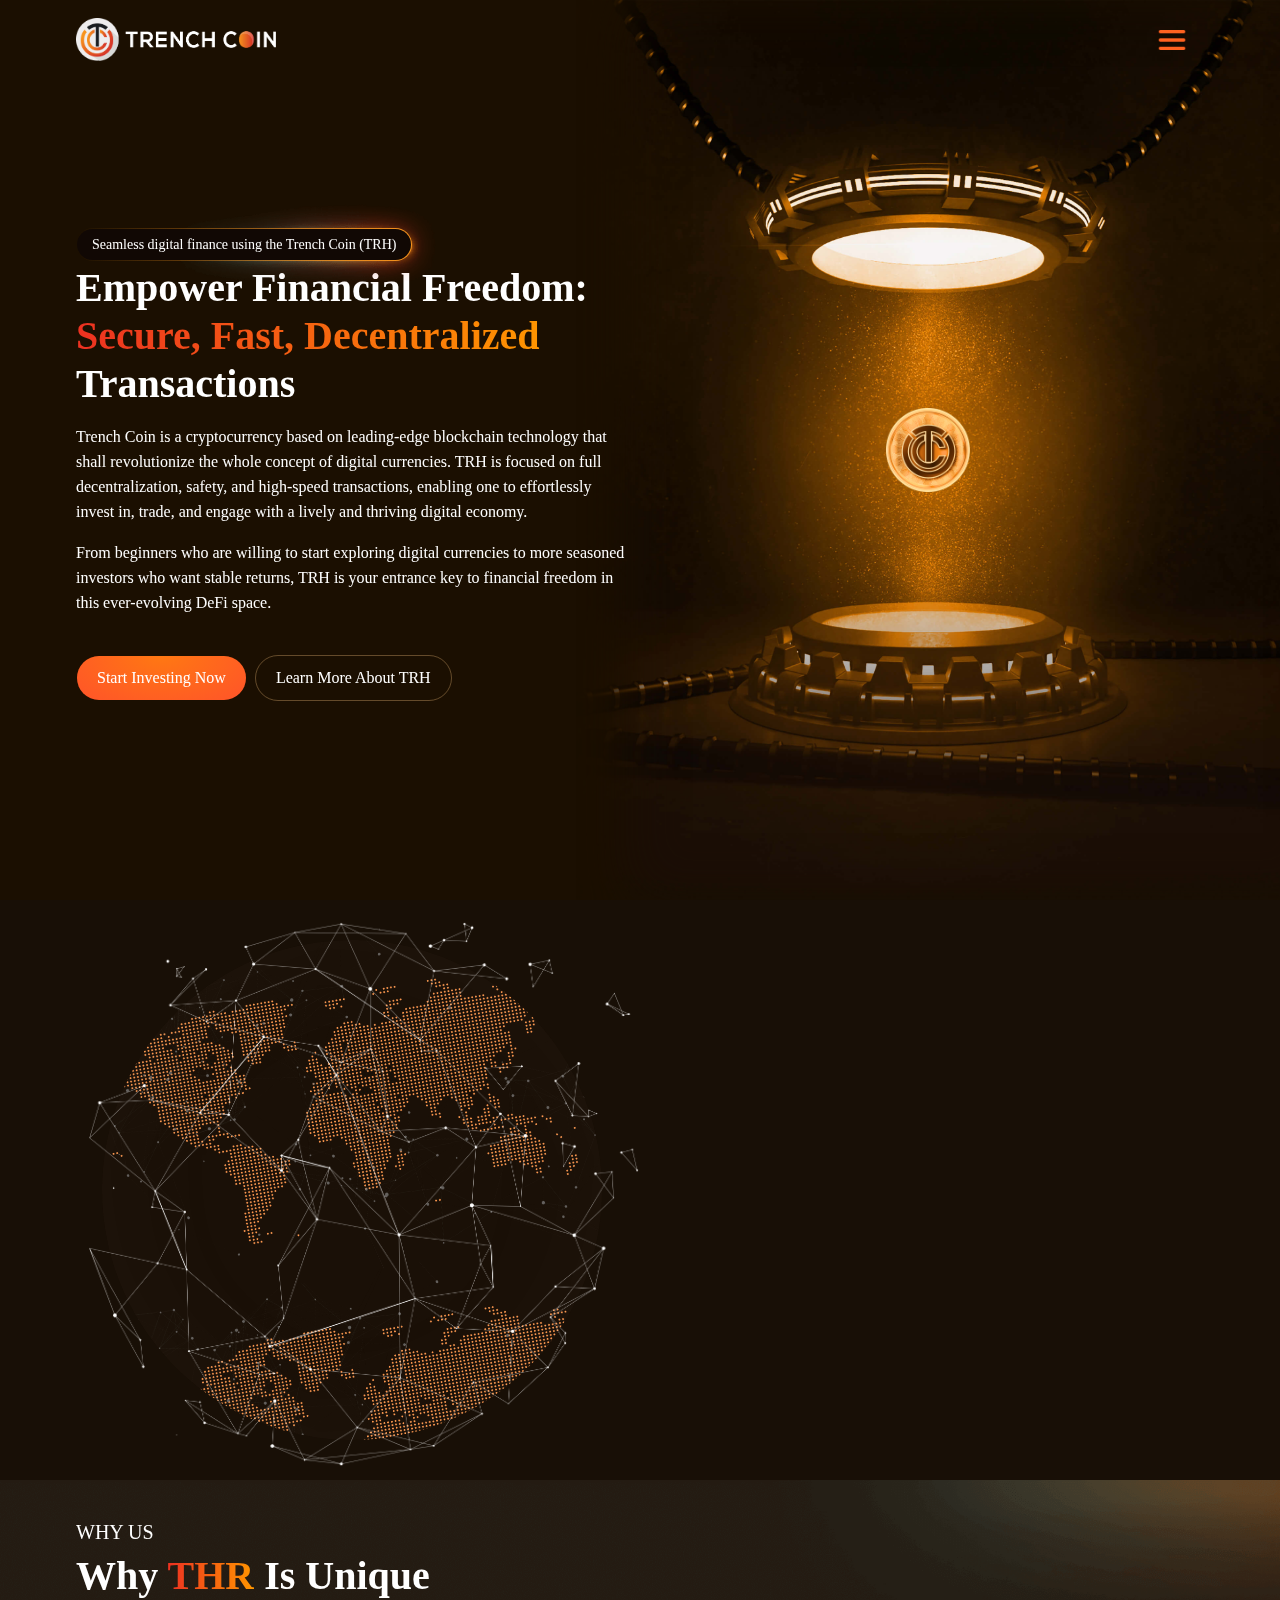
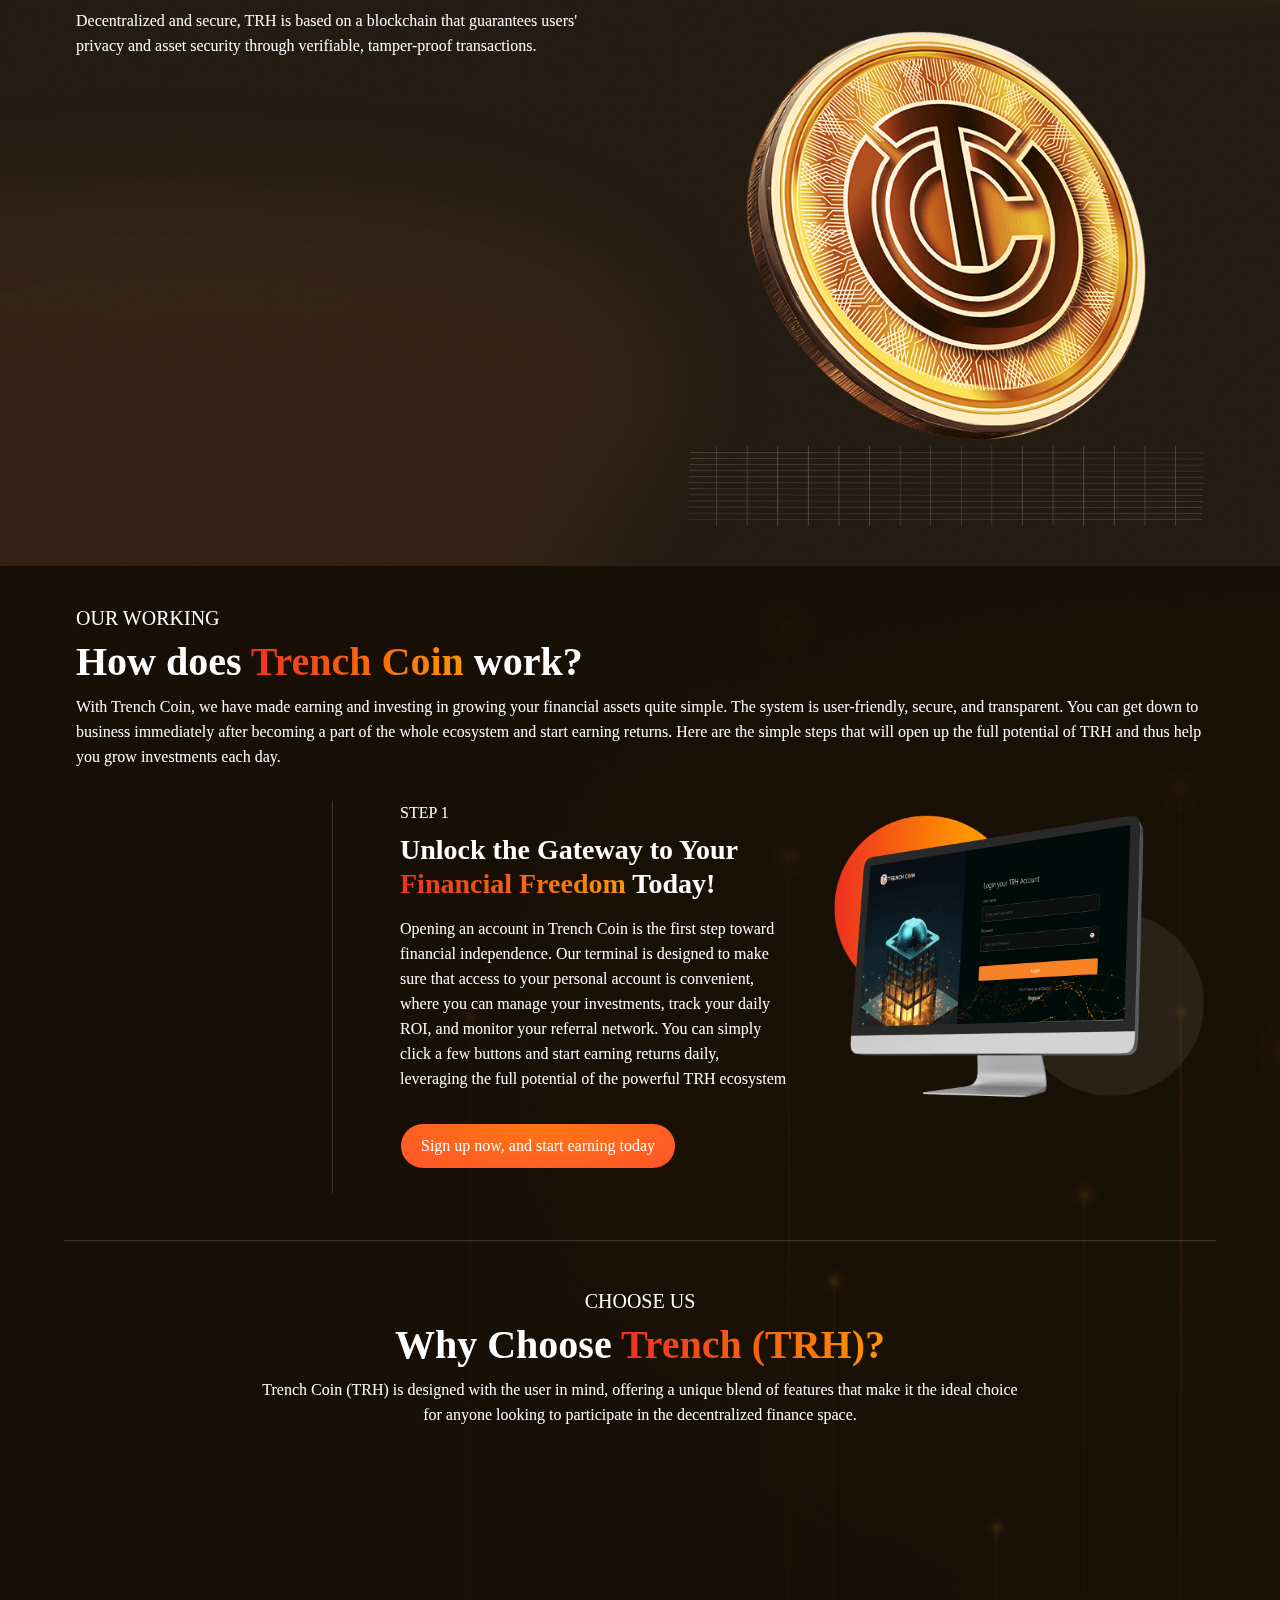
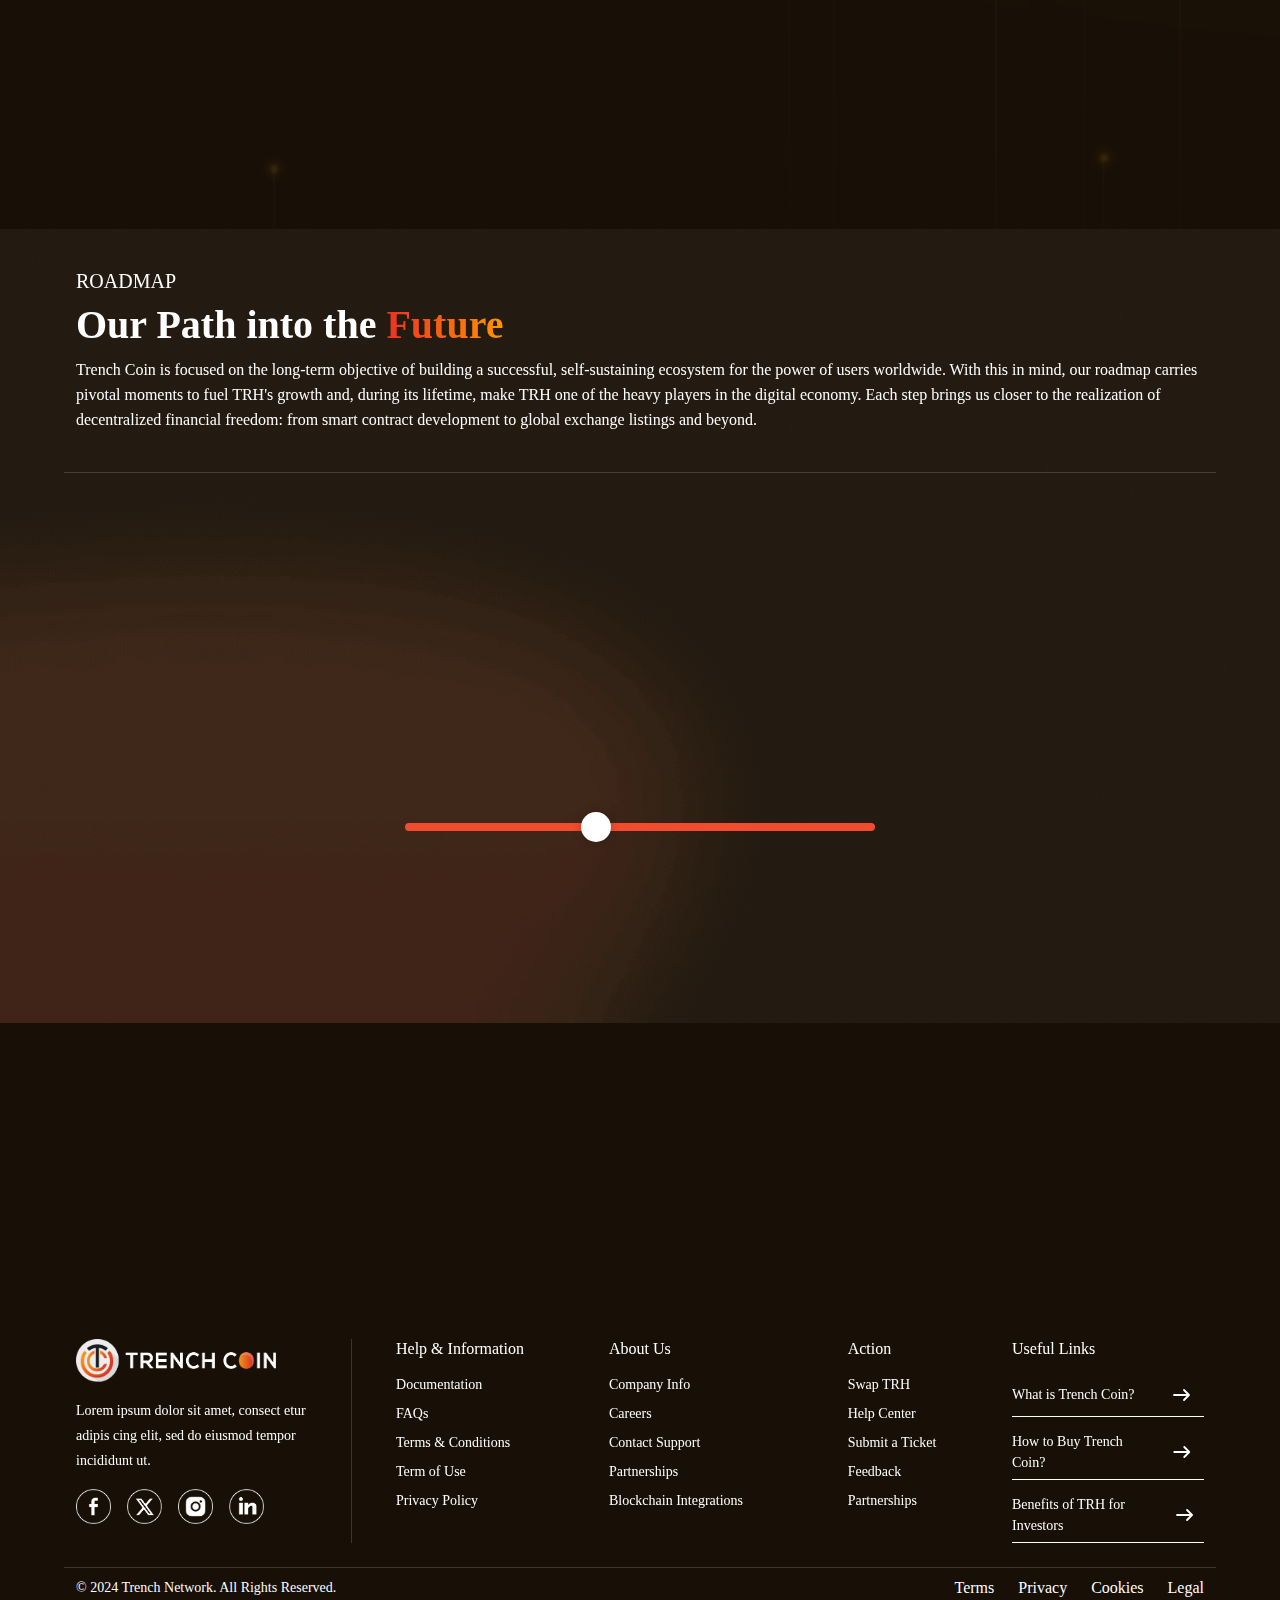
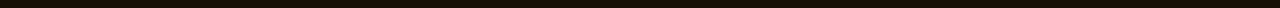
==== index.html @ 7501ff0a "Add files via upload" ====
<!DOCTYPE html>
<html lang="en">
  <head>
    <meta charset="UTF-8">
    <meta name="viewport" content="width=device-width, initial-scale=1.0">
    <title>Trench Coin</title>
    <link rel="shortcut icon" href="images/fav.png" type="image/x-icon">
    <link rel="stylesheet" href="fonts/font.css">
    <link rel="stylesheet" href="css/bootstrap.min.css">
    <link rel="stylesheet" href="css/aos.css">
    <link rel="stylesheet" href="css/style.css">
    <link rel="stylesheet" href="css/responsive.css">
  </head>

  <body>
    <!-- =========== header section =========== -->
    <header class="w-100" id="header">
      <nav class="navbar navbar-dark navbar-expand-xxl">
        <div class="container">
          <a class="navbar-brand" href="index.html">
            <img src="images/logo.png" alt="img" class="img-fluid" width="200">
          </a>
          <button class="navbar-toggler shadow-none border-0" type="button" data-bs-toggle="offcanvas" data-bs-target="#offcanvasDarkNavbar" aria-controls="offcanvasDarkNavbar" aria-label="Toggle navigation">
            <img src="images/nav_togle_img.png" alt="img" class="img-fluid" width="40">
          </button>
          <div class="offcanvas vh-100 offcanvas-start text-bg-dark" tabindex="-1" id="offcanvasDarkNavbar" aria-labelledby="offcanvasDarkNavbarLabel">
            <div class="offcanvas-header">
              <a href="index.html">
                <img src="images/logo.png" alt="img" class="img-fluid" width="200">
              </a>
              <button type="button" class="btn-close shadow-none btn-close-white" data-bs-dismiss="offcanvas" aria-label="Close"></button>
            </div>
            <div class="offcanvas-body align-items-center">
              <ul class="navbar-nav justify-content-end gap-xxl-3 mx-xxl-auto">
                <li class="nav-item">
                  <a class="nav-link active" aria-current="page" href="index.html">Home</a>
                </li>
                <li class="nav-item">
                  <a class="nav-link" href="about.html">About</a>
                </li>
                <li class="nav-item">
                  <a class="nav-link" href="#">Features</a>
                </li>
                <li class="nav-item">
                  <a class="nav-link" href="#">How It Works</a>
                </li>
                <li class="nav-item">
                  <a class="nav-link" href="#">Ecosystem</a>
                </li>
                <li class="nav-item">
                  <a class="nav-link" href="#">Roadmap</a>
                </li>
                <li class="nav-item">
                  <a class="nav-link" href="#">FAQ</a>
                </li>
                <li class="nav-item">
                  <a class="nav-link" href="contact_us.html">Contact Us</a>
                </li>
              </ul>
              <div class="header_btn_wrapper d-flex gap-3 pt-xxl-0 pt-3">
                <button type="button" class="btn btn_primary">Create Account</button>
                <button type="button" class="btn btn_secondary">Whitepaper</button>
              </div>
            </div>
          </div>
        </div>
      </nav>
    </header>
    <!-- =========== header section end =========== -->

    <!-- =========== banner section =========== -->
    <section class="main_banner_section position-relative">
      <div class="container">
        <div class="row">
          <div class="col-xl-6 col-lg-8 col-12 z-1" data-aos="fade-right" data-aos-duration="1400">
            <div class="position-relative w-max-content">
              <img src="images/glow.png" alt="img" class="img-fluid position-absolute glow_img" width="300">
              <span class="banner_sub_heading">Seamless digital finance using the Trench Coin (TRH)</span>
            </div>
            <h1 class="heading pt-2">
              Empower Financial Freedom: 
              <br> 
              <span class="text_theme_color">Secure, Fast, Decentralized</span>
              <br>
               Transactions
            </h1>
            <p class="pt-2">
              Trench Coin is a cryptocurrency based on leading-edge blockchain technology that shall 
              revolutionize the whole concept of digital currencies. TRH is focused on full decentralization, 
              safety, and high-speed transactions, enabling one to effortlessly invest in, trade, and engage 
              with a lively and thriving digital economy.
            </p>
            <p>
              From beginners who are willing to start exploring digital currencies to more seasoned investors 
              who want stable returns, TRH is your entrance key to financial freedom in this ever-evolving DeFi space.
            </p>
            <div class="d-flex gap-2 pt-4 flex-wrap">
              <button class="btn btn_primary" type="button">Start Investing Now</button>
              <button class="btn btn_secondary" type="button">Learn More About TRH</button>
            </div>
          </div>
          <div class="col-6">
            <div class="banner_img_div"></div>
          </div>
        </div>
      </div>
    </section>
    <!-- =========== banner section end =========== -->

    <!-- =========== about us section =========== -->
    <section class="common_section">
      <div class="container">
        <div class="row row-cols-xl-2 row-cols-1 align-items-center gy-4 position-relative z-1">
          <div class="col position-relative order-1 order-xl-0">
            <div class="globe mx-auto">
              <div class="go"></div>
            </div>
            <img src="images/glob_cover.png" alt="img" class="img-fluid position-absolute globe_cover" width="550">
          </div>
          <div class="col order-0 order-xl-1" data-aos="fade-up" data-aos-duration="1200">
            <h5 class="text-white fw-light">ABOUT US</h5>
            <h2 class="heading">
              What is 
              <span class="text_theme_color">Trench Coin</span>
              (THR)?
            </h2>
            <p class="pt-4">
              Trench isn't just another cryptocurrency but a mighty tool, designed to change the way 
              financial transactions and investments are made in the decentralized finance space. 
              TRH forms the backbone of this digital ecosystem built for seamless, secure, and efficient 
              transactions. It is purposed to make sure users around the world are empowered through no 
              intermediaries, reduced transaction costs, and real-time access to an emerging economy.
            </p>
            <p>
              TRH is one such important project with blockchain technology that assures a level of security, 
              transparency, and scalability not matched by other cryptocurrencies. It is listed on the 
              major exchanges to keep the liquidity high and the usage at ease for both amateur and 
              professional investors. Regarding every general use, reward gathering, and long-term 
              securing, Trench Coin meets modern demands in today's digital economy.
            </p>
          </div>
        </div>
      </div>
    </section>
    <!-- =========== about us section end =========== -->

    <!-- =========== why us section =========== -->
    <section class="why_us_section common_section">
      <div class="container">
        <div class="row row-cols-lg-2 row-cols-1 align-items-end gy-5 position-relative z-1">
          <div class="col">
            <h5 class="text-white fw-light">WHY US</h5>
            <h2 class="heading">
              Why 
              <span class="text_theme_color">THR</span>
              Is Unique
            </h2>
            <p>
              Decentralized and secure, TRH is based on a blockchain that guarantees users' privacy 
              and asset security through verifiable, tamper-proof transactions.
            </p>
            <div data-aos="zoom-in" data-aos-duration="1200">
              <div class="card card_type_1 mt-5">
                <img src="images/global_utility.png" alt="img" class="img-fluid" width="35">
                <h3 class="text-white pt-3">Global Utility</h3>
                <p>
                  The TRH is designed for use within a thriving ecosystem of purchases, rewards, 
                  and investments, free from banks and middlemen.
                </p>
              </div>
            </div>
            <div data-aos="zoom-in" data-aos-duration="1200">
              <div class="card card_type_1 mt-4">
                <img src="images/future_ready.png" alt="img" class="img-fluid" width="35">
                <h3 class="text-white pt-3">Future Ready</h3>
                <p>
                  TRH's roadmap shows its development into a widely adapted and worldwide-used 
                  currency, which is said to reshape the future face of digital finance.
                </p>
              </div>
            </div>
          </div>
          <div class="col ps-lg-5 text-center">
            <img src="images/coin_2.png" alt="img" class="img-fluid coin_2" width="400">
            <img src="images/mesh.png" alt="img" class="img-fluid" width="650">
          </div>
        </div>
      </div>
    </section>
    <!-- =========== why us section end =========== -->

    <!-- =========== our working section =========== -->
    <section class="our_working_section common_section ">
      <div class="container">
        <div class="row row-cols-1 position-relative z-1">
          <div class="col">
            <h5 class="text-white fw-light">OUR WORKING</h5>
            <h2 class="heading">
              How does
              <span class="text_theme_color">Trench Coin</span>
              work?
            </h2>
            <p>
              With Trench Coin, we have made earning and investing in growing your financial assets 
              quite simple. The system is user-friendly, secure, and transparent. You can get down to 
              business immediately after becoming a part of the whole ecosystem and start earning returns. 
              Here are the simple steps that will open up the full potential of TRH and thus help you grow investments each day.
            </p>
          </div>
        </div>
        <div class="row align-items-center border_bottom position-relative gy-5 py-3 pb-5 z-1">
          <div class="col-xl-3 col-12">
              <div class="nav flex-xl-column nav-pills how_does_trh_works_tabs me-3 gap-4 pb-3" id="v-pills-tab" role="tablist" aria-orientation="vertical">
                <button class="active" id="v-pills-home-tab" data-bs-toggle="pill" data-bs-target="#v-pills-home" 
                  type="button" role="tab" aria-controls="v-pills-home" aria-selected="true" data-aos="fade-right" data-aos-duration="500">
                  <span>1</span>
                  Create an Account
                </button>
                <button class="" id="v-pills-profile-tab" data-bs-toggle="pill" data-bs-target="#v-pills-profile" 
                  type="button" role="tab" aria-controls="v-pills-profile" aria-selected="false" data-aos="fade-right" data-aos-duration="700">
                  <span>2</span>
                  Download Any dWallet
                </button>
                <button class="" id="v-pills-messages-tab" data-bs-toggle="pill" data-bs-target="#v-pills-messages" 
                  type="button" role="tab" aria-controls="v-pills-messages" aria-selected="false" data-aos="fade-right" data-aos-duration="900">
                  <span>3</span>
                  Buy THR
                </button>
                <button class="" id="v-pills-income-tab" data-bs-toggle="pill" data-bs-target="#v-pills-income" 
                  type="button" role="tab" aria-controls="v-pills-income" aria-selected="false" data-aos="fade-right" data-aos-duration="1100">
                  <span>4</span>
                  Increase Your Income
                </button>
                <button class="" id="v-pills-settings-tab" data-bs-toggle="pill" data-bs-target="#v-pills-settings" 
                  type="button" role="tab" aria-controls="v-pills-settings" aria-selected="false" data-aos="fade-right" data-aos-duration="1300">
                  <span>5</span>
                  Easy Withdrawal 
                </button>
              </div>
          </div>
          <div class="col-xl-9 col-12 ps-xl-5 border_start position-relative">
            <div class="tab-content" id="v-pills-tabContent">
              <div class="tab-pane fade show active" id="v-pills-home" role="tabpanel" aria-labelledby="v-pills-home-tab" tabindex="0">
                <div class="row row-cols-md-2 row-cols-1">
                  <div class="col">
                    <div class="heading">
                      <span class="fw-medium">STEP 1</span>
                      <h3 class="fw-semibold pt-2">
                        Unlock the Gateway to Your
                        <br>
                        <span class="text_theme_color">Financial Freedom</span>
                        Today!
                      </h3>
                    </div>
                    <p class="pt-2">
                      Opening an account in Trench Coin is the first step toward financial independence. 
                      Our terminal is designed to make sure that access to your personal account is convenient, 
                      where you can manage your investments, track your daily ROI, and monitor your referral 
                      network. You can simply click a few buttons and start earning returns daily, leveraging 
                      the full potential of the powerful TRH ecosystem
                    </p>
                    <button class="btn btn_primary my-3 mb-4" type="button">Sign up now, and start earning today</button>
                  </div>
                  <div class="col">
                    <img src="images/how_does_trh_works_1.png" alt="img" class="img-fluid" width="460">
                  </div>
                </div>
              </div>
              <div class="tab-pane fade" id="v-pills-profile" role="tabpanel" aria-labelledby="v-pills-profile-tab" tabindex="0">
                <div class="row row-cols-md-2 row-cols-1">
                  <div class="col">
                    <div class="heading">
                      <span class="fw-medium">STEP 2</span>
                      <h3 class="fw-semibold pt-2">
                        Unlock the Gateway to Your
                        <br>
                        <span class="text_theme_color">Financial Freedom</span>
                        Today!
                      </h3>
                    </div>
                    <p class="pt-2">
                      Opening an account in Trench Coin is the first step toward financial independence. 
                      Our terminal is designed to make sure that access to your personal account is convenient, 
                      where you can manage your investments, track your daily ROI, and monitor your referral 
                      network. You can simply click a few buttons and start earning returns daily, leveraging 
                      the full potential of the powerful TRH ecosystem
                    </p>
                    <button class="btn btn_primary my-3 mb-4" type="button">Sign up now, and start earning today</button>
                  </div>
                  <div class="col">
                    <img src="images/how_does_trh_works_2.png" alt="img" class="img-fluid" width="460">
                  </div>
                </div>
              </div>
              <div class="tab-pane fade" id="v-pills-messages" role="tabpanel" aria-labelledby="v-pills-messages-tab" tabindex="0">
                <div class="row row-cols-md-2 row-cols-1">
                  <div class="col">
                    <div class="heading">
                      <span class="fw-medium">STEP 3</span>
                      <h3 class="fw-semibold pt-2">
                        Unlock the Gateway to Your
                        <br>
                        <span class="text_theme_color">Financial Freedom</span>
                        Today!
                      </h3>
                    </div>
                    <p class="pt-2">
                      Opening an account in Trench Coin is the first step toward financial independence. 
                      Our terminal is designed to make sure that access to your personal account is convenient, 
                      where you can manage your investments, track your daily ROI, and monitor your referral 
                      network. You can simply click a few buttons and start earning returns daily, leveraging 
                      the full potential of the powerful TRH ecosystem
                    </p>
                    <button class="btn btn_primary my-3 mb-4" type="button">Sign up now, and start earning today</button>
                  </div>
                  <div class="col">
                    <img src="images/how_does_trh_works_3.png" alt="img" class="img-fluid" width="460">
                  </div>
                </div>
              </div>
              <div class="tab-pane fade" id="v-pills-income" role="tabpanel" aria-labelledby="v-pills-income-tab" tabindex="0">
                <div class="row row-cols-md-2 row-cols-1">
                  <div class="col">
                    <div class="heading">
                      <span class="fw-medium">STEP 4</span>
                      <h3 class="fw-semibold pt-2">
                        Unlock the Gateway to Your
                        <br>
                        <span class="text_theme_color">Financial Freedom</span>
                        Today!
                      </h3>
                    </div>
                    <p class="pt-2">
                      Opening an account in Trench Coin is the first step toward financial independence. 
                      Our terminal is designed to make sure that access to your personal account is convenient, 
                      where you can manage your investments, track your daily ROI, and monitor your referral 
                      network. You can simply click a few buttons and start earning returns daily, leveraging 
                      the full potential of the powerful TRH ecosystem
                    </p>
                    <button class="btn btn_primary my-3 mb-4" type="button">Sign up now, and start earning today</button>
                  </div>
                  <div class="col">
                    <img src="images/how_does_trh_works_4.png" alt="img" class="img-fluid" width="460">
                  </div>
                </div>
              </div>
              <div class="tab-pane fade" id="v-pills-settings" role="tabpanel" aria-labelledby="v-pills-settings-tab" tabindex="0">
                <div class="row row-cols-md-2 row-cols-1">
                  <div class="col">
                    <div class="heading">
                      <span class="fw-medium">STEP 5</span>
                      <h3 class="fw-semibold pt-2">
                        Unlock the Gateway to Your
                        <br>
                        <span class="text_theme_color">Financial Freedom</span>
                        Today!
                      </h3>
                    </div>
                    <p class="pt-2">
                      Opening an account in Trench Coin is the first step toward financial independence. 
                      Our terminal is designed to make sure that access to your personal account is convenient, 
                      where you can manage your investments, track your daily ROI, and monitor your referral 
                      network. You can simply click a few buttons and start earning returns daily, leveraging 
                      the full potential of the powerful TRH ecosystem
                    </p>
                    <button class="btn btn_primary my-3 mb-4" type="button">Sign up now, and start earning today</button>
                  </div>
                  <div class="col">
                    <img src="images/how_does_trh_works_5.png" alt="img" class="img-fluid" width="460">
                  </div>
                </div>
              </div>
            </div>
          </div>
        </div>
        <div class="row row-cols-1 pt-5 position-relative z-1">
          <div class="col text-center">
            <h5 class="text-white fw-light">CHOOSE US</h5>
            <h2 class="heading">
              Why Choose
              <span class="text_theme_color">Trench (TRH)?</span>
            </h2>
            <p>
              Trench Coin (TRH) is designed with the user in mind, offering a unique blend of features that make it the ideal choice 
              <br>
              for anyone looking to participate in the decentralized finance space.
            </p>
            <div class="row row-cols-xl-4 row-cols-md-2 row-cols-1 gy-4 pt-4">
              <div class="col" data-aos="flip-left" data-aos-duration="1000">
                <div class="card card_type_3 h-100">
                  <img src="images/daily_roi.png" alt="img" class="img-fluid ms-auto" width="90">
                  <h4 class="text-white mt-5">Daily ROI</h4>
                  <p class="pt-3">
                    Get daily returns on investing up to 1% ROI per day, based on the invested tier.
                  </p>
                </div>
              </div>
              <div class="col" data-aos="flip-left" data-aos-duration="1200">
                <div class="card card_type_3 h-100">
                  <img src="images/transparent_safe.png" alt="img" class="img-fluid ms-auto" width="90">
                  <h4 class="text-white mt-5">Transparent and Safe</h4>
                  <p class="pt-3">
                    TRH uses blockchain for transparent, tamper-proof, and verifiable transactions.
                  </p>
                </div>
              </div>
              <div class="col" data-aos="flip-left" data-aos-duration="1400">
                <div class="card card_type_3 h-100">
                  <img src="images/refferal_system.png" alt="img" class="img-fluid ms-auto" width="90">
                  <h4 class="text-white mt-5">Referral System</h4>
                  <p class="pt-3">
                    The 15-level referral system doubles daily returns and adds commissions from turnovers.
                  </p>
                </div>
              </div>
              <div class="col" data-aos="flip-left" data-aos-duration="1600">
                <div class="card card_type_3 h-100">
                  <img src="images/low_transaction.png" alt="img" class="img-fluid ms-auto" width="90">
                  <h4 class="text-white mt-5">Low Transaction Fees</h4>
                  <p class="pt-3">
                    TRH transactions run on the fast, low-fee Polygon network.
                  </p>
                </div>
              </div>
            </div>
          </div>
        </div>
      </div>
    </section>
    <!-- =========== our working section end =========== -->

    <!-- =========== roadmap section =========== -->
    <section class="common_section roadmap_section">
      <div class="container">
        <div class="row row-cols-1 border-bottom pb-4 position-relative z-1">
          <div class="col">
            <h5 class="text-white fw-light">ROADMAP</h5>
            <h2 class="heading">
              Our Path into the
              <span class="text_theme_color">Future</span>
            </h2>
            <p>
              Trench Coin is focused on the long-term objective of building a successful, self-sustaining 
              ecosystem for the power of users worldwide. With this in mind, our roadmap carries pivotal 
              moments to fuel TRH's growth and, during its lifetime, make TRH one of the heavy players 
              in the digital economy. Each step brings us closer to the realization of decentralized 
              financial freedom: from smart contract development to global exchange listings and beyond.
            </p>
          </div>
        </div>
        <div class="cards-container d-flex overflow-x-scroll position-relative z-1" id="cardsContainer">
          <div class="card slider-card border-0 flex-shrink-0 justify-content-end" data-aos="fade-up-right" data-aos-duration="1000">
            <img src="images/star_img.png" alt="img" class="img-fluid" width="35">
            <div class="position-relative slider_card_inner_div">
              <h2 class="text_theme_color d-flex align-items-center gap-4">
                Q1 2022
                <img src="images/right_arrow.png" alt="img" class="img-fluid" width="25">
              </h2>
              <p>
                Token Launch, Smart Contract Development and Website deployment
              </p>
            </div>
          </div>
          <div class="card slider-card border-0 flex-shrink-0 justify-content-start" data-aos="fade-down-left" data-aos-duration="1200">
            <img src="images/star_img.png" alt="img" class="img-fluid" width="35">
            <div class="position-relative slider_card_inner_div">
              <h2 class="text_theme_color d-flex align-items-center gap-4">
                Q1 2023
                <img src="images/right_arrow.png" alt="img" class="img-fluid" width="25">
              </h2>
              <p>
                Token Launch, Smart Contract Development and Website deployment
              </p>
            </div>
          </div>
          <div class="card slider-card border-0 flex-shrink-0 justify-content-end" data-aos="fade-up-right" data-aos-duration="1400">
            <img src="images/star_img.png" alt="img" class="img-fluid" width="35">
            <div class="position-relative slider_card_inner_div">
              <h2 class="text_theme_color d-flex align-items-center gap-4">
                Q1 2024
                <img src="images/right_arrow.png" alt="img" class="img-fluid" width="25">
              </h2>
              <p>
                Token Launch, Smart Contract Development and Website deployment
              </p>
            </div>
          </div>
          <div class="card slider-card border-0 flex-shrink-0 justify-content-start" data-aos="fade-down-left" data-aos-duration="1600">
            <img src="images/star_img.png" alt="img" class="img-fluid" width="35">
            <div class="position-relative slider_card_inner_div">
              <h2 class="text_theme_color d-flex align-items-center gap-4">
                Q1 2025
                <img src="images/right_arrow.png" alt="img" class="img-fluid" width="25">
              </h2>
              <p>
                Token Launch, Smart Contract Development and Website deployment
              </p>
            </div>
          </div>
          <div class="card slider-card border-0 flex-shrink-0 justify-content-end">
            <img src="images/star_img.png" alt="img" class="img-fluid" width="35">
            <div class="position-relative slider_card_inner_div">
              <h2 class="text_theme_color d-flex align-items-center gap-4">
                Q1 2026
                <img src="images/right_arrow.png" alt="img" class="img-fluid" width="25">
              </h2>
              <p>
                Token Launch, Smart Contract Development and Website deployment
              </p>
            </div>
          </div>
          <div class="card slider-card border-0 flex-shrink-0 justify-content-start">
            <img src="images/star_img.png" alt="img" class="img-fluid" width="35">
            <div class="position-relative slider_card_inner_div">
              <h2 class="text_theme_color d-flex align-items-center gap-4">
                Q1 2027
                <img src="images/right_arrow.png" alt="img" class="img-fluid" width="25">
              </h2>
              <p>
                Token Launch, Smart Contract Development and Website deployment
              </p>
            </div>
          </div>
          <div class="card slider-card border-0 flex-shrink-0 justify-content-end">
            <img src="images/star_img.png" alt="img" class="img-fluid" width="35">
            <div class="position-relative slider_card_inner_div">
              <h2 class="text_theme_color d-flex align-items-center gap-4">
                Q1 2028
                <img src="images/right_arrow.png" alt="img" class="img-fluid" width="25">
              </h2>
              <p>
                Token Launch, Smart Contract Development and Website deployment
              </p>
            </div>
          </div>
        </div>
        <div class="d-flex justify-content-center position-relative z-1">
          <input type="range" min="0" max="100" value="40" class="slider p-0 m-0 position-relative w-100" id="customSlider">
        </div>
      </div>
    </section>
    <!-- =========== roadmap section end =========== -->

    <!-- =========== footer section =========== -->
    <footer>
      <div class="wgl-canvas-outer">
        <canvas id="wgl-webgl-fluid"></canvas>
       </div> 
      <div class="container">
        <div class="row">
          <div class="col" data-aos="fade-up" data-aos-duration="1100">
            <div class="card footer_card">
              <div class="row row-cols-xl-2 row-cols-1 align-items-center">
                <div class="col d-none d-xl-block position-relative">
                  <img src="images/footer_coin.png" alt="img" class="img-fluid footer_coin" width="80">
                  <img src="images/footer_main_bg.png" alt="img" class="img-fluid" width="900">
                </div>
                <div class="col px-xl-5">
                  <h2 class="heading">
                    Join the <span class="text_theme_color">Revolution</span> with
                    <br>
                    Trench Coin
                  </h2>
                  <p>
                    Are you ready for a financial future in your hands? Trench Coin grants you daily 
                    returns, secure transactions, and a growing community of investors. 
                  </p>
                  <p>
                    If you happen to make your first investment or continue with portfolio investment, 
                    TRH is here to help you achieve financial freedom in the decentralized finance world.
                  </p>
                  <button class="btn btn_primary" type="button">Let’s Get Started </button>
                </div>
              </div>
            </div>
          </div>
        </div>
        <div class="row mt-lg-5 mt-2 pb-4 gy-4 gy-lg-0 fs-14 border-bottom position-relative z-1">
          <div class="col-lg-3 col-12 border-end">
            <a href="index.html">
              <img src="images/logo.png" alt="img" class="img-fluid" width="200">
            </a>
            <p class="pt-3">
              Lorem ipsum dolor sit amet, consect etur adipis cing elit, sed do eiusmod tempor incididunt ut.
            </p>
            <ul class="d-flex align-items-center gap-3 social_links">
              <li>
                <a href="#">
                  <img src="images/fb.png" alt="img" class="img-fluid" width="35">
                </a>
              </li>
              <li>
                <a href="#">
                  <img src="images/twitter.png" alt="img" class="img-fluid" width="35">
                </a>
              </li>
              <li>
                <a href="#">
                  <img src="images/insta.png" alt="img" class="img-fluid" width="35">
                </a>
              </li>
              <li>
                <a href="#">
                  <img src="images/linkedin.png" alt="img" class="img-fluid" width="35">
                </a>
              </li>
            </ul>
          </div>
          <div class="col-lg-9 col-12">
            <div class="row gy-md-0 gy-4">
              <div class="col-md-3 col-12">
                <div class="w-max-content mx-auto">
                  <h6 class="text-white pb-sm-2">Help & Information</h6>
                  <ul class="footer_ul flex-row flex-md-column">
                    <li>
                      <a href="#" class="page_links">Documentation</a>
                    </li>
                    <li>
                      <a href="#" class="page_links">FAQs</a>
                    </li>
                    <li>
                      <a href="#" class="page_links">Terms & Conditions</a>
                    </li>
                    <li>
                      <a href="#" class="page_links">Term of  Use</a>
                    </li>
                    <li>
                      <a href="#" class="page_links">Privacy Policy</a>
                    </li>
                  </ul>
                </div>
              </div>
              <div class="col-md-3 col-12">
                <div class="w-max-content mx-auto">
                  <h6 class="text-white pb-sm-2">About Us</h6>
                  <ul class="footer_ul flex-row flex-md-column">
                    <li>
                      <a href="#" class="page_links">Company Info</a>
                    </li>
                    <li>
                      <a href="#" class="page_links">Careers</a>
                    </li>
                    <li>
                      <a href="#" class="page_links">Contact Support</a>
                    </li>
                    <li>
                      <a href="#" class="page_links">Partnerships</a>
                    </li>
                    <li>
                      <a href="#" class="page_links">Blockchain Integrations</a>
                    </li>
                  </ul>
                </div>
              </div>
              <div class="col-md-3 col-12">
                <div class="w-max-content mx-auto">
                  <h6 class="text-white pb-sm-2">Action</h6>
                  <ul class="footer_ul flex-row flex-md-column">
                    <li>
                      <a href="#" class="page_links">Swap TRH</a>
                    </li>
                    <li>
                      <a href="#" class="page_links">Help Center</a>
                    </li>
                    <li>
                      <a href="#" class="page_links">Submit a Ticket</a>
                    </li>
                    <li>
                      <a href="#" class="page_links">Feedback</a>
                    </li>
                    <li>
                      <a href="#" class="page_links">Partnerships</a>
                    </li>
                  </ul>
                </div>
              </div>
              <div class="col-md-3 col-12">
                <h6 class="text-white pb-sm-2">Useful Links</h6>
                <ul class="useful_links footer_ul">
                  <li>
                    <a href="#" class="page_links">
                      What is Trench Coin?
                      <svg width="50px" height="30px" viewBox="0 0 24 24" fill="none" xmlns="http://www.w3.org/2000/svg">
                        <g id="SVGRepo_iconCarrier"> 
                          <path d="M 8 12 H 20 M 20 12 L 16 8 M 20 12 L 16 16" stroke="#fefefe" stroke-width="1.5" stroke-linecap="round" stroke-linejoin="round"/> 
                        </g>
                      </svg>
                    </a>
                  </li>
                  <li>
                    <a href="#" class="page_links">
                      How to Buy Trench Coin?
                      <svg width="50px" height="30px" viewBox="0 0 24 24" fill="none" xmlns="http://www.w3.org/2000/svg">
                        <g id="SVGRepo_iconCarrier"> 
                          <path d="M 8 12 H 20 M 20 12 L 16 8 M 20 12 L 16 16" stroke="#fefefe" stroke-width="1.5" stroke-linecap="round" stroke-linejoin="round"/> 
                        </g>
                      </svg>
                    </a>
                  </li>
                  <li>
                    <a href="#" class="page_links">
                      Benefits of TRH for Investors
                      <svg width="50px" height="30px" viewBox="0 0 24 24" fill="none" xmlns="http://www.w3.org/2000/svg">
                        <g id="SVGRepo_iconCarrier"> 
                          <path d="M 8 12 H 20 M 20 12 L 16 8 M 20 12 L 16 16" stroke="#fefefe" stroke-width="1.5" stroke-linecap="round" stroke-linejoin="round"/> 
                        </g>
                      </svg>
                    </a>
                  </li>
                </ul>
              </div>
            </div>
          </div>
        </div>
        <div class="row row-cols-1 py-2">
          <div class="col d-flex flex-sm-row flex-column  align-items-center justify-content-between">
            <small class="order-1 order-sm-0">© 2024 Trench Network. All Rights Reserved.</small>
            <ul class="d-flex gap-4 m-0">
              <li>
                <a href="#" class="page_links">Terms</a>
              </li>
              <li>
                <a href="#" class="page_links">Privacy</a>
              </li>
              <li>
                <a href="#" class="page_links">Cookies</a>
              </li>
              <li>
                <a href="#" class="page_links">Legal</a>
              </li>
            </ul>
          </div>
        </div>
      </div>
    </footer>
    <!-- =========== footer section end =========== -->

    <script src="js/bootstrap.bundle.min.js"></script>
    <script src="js/aos.js"></script>
    <script src="js/jquery.js"></script>
    <script src="js/cursor-animation.js"></script>
    <script src="js/script.js"></script>
    
    <!-- =========== script for card slider =========== -->
    <script>
      const slider = document.getElementById("customSlider");
      const cardsContainer = document.getElementById("cardsContainer");
      slider.oninput = function () {
        const maxScrollLeft = cardsContainer.scrollWidth - cardsContainer.clientWidth;
        const scrollValue = (this.value / 100) * maxScrollLeft;
        cardsContainer.scrollLeft = scrollValue;
      }
      cardsContainer.onscroll = function () {
        const maxScrollLeft = cardsContainer.scrollWidth - cardsContainer.clientWidth;
        const scrollPercentage = (cardsContainer.scrollLeft / maxScrollLeft) * 100;
        slider.value = scrollPercentage;
      }
    </script>

  </body>
</html>
---- css/style.css ----
* {
    box-sizing: border-box;
    padding: 0;
    margin: 0;
    scroll-behavior: smooth;
}

html{
    scrollbar-width: thin ;
    scrollbar-color: #FF9500 #d9dbe0;
    scroll-behavior: smooth;
}

ul {
    padding: 0;
    margin: 0;
}

ul li {
    list-style: none;
    padding: 0;
    margin: 0;
}

a {
    text-decoration: none;
    color: inherit;
}

p {
    line-height: 25px;
    color: #FEFEFE;
}

::-webkit-scrollbar {
    width: 5px;
    height: 5px;
}

::-webkit-scrollbar-track {
    border-radius: 6px;
    background: #d9dbe0;
}

::-webkit-scrollbar-thumb {
    border-radius: 6px;
    background: radial-gradient(at top, #ED3121, #FF9500);
}

body {
    font-family: 'Aeonik';
    font-size: 16px;
    color: #FEFEFE;
    font-weight: 300;
    background-color: #180F06;
    overflow-x: hidden;
    scroll-behavior: smooth;
}

.common_section {
    padding: 40px 0;
}

header {
    position: absolute;
    top: 0;
    padding: 5px 0 0;
    z-index: 99999999999999999;
}

header .nav-link {
    color: #fff;
    font-size: 14px;
    font-weight: 400;
}

header .nav-link.active,
header .nav-link:hover {
    color: #FF6220 !important;
}

header .btn {
    width: 130px;
    padding: 5px;
    font-size: 14px;
}

@keyframes header_animation {
    from {
        top: -90px;
    }

    to {
        top: 0px;
    }
}

header.scroll_header {
    position: fixed;
    top: 0;
    padding: 6px 0;
    background: #11080491;
    animation: header_animation 0.7s;
    -webkit-box-shadow: 0px 4px 20px 7px rgb(255 255 255 / 3%);
    -moz-box-shadow: 0px 4px 20px 7px rgb(255 255 255 / 3%);
    box-shadow: 0px 4px 20px 7px rgb(255 255 255 / 3%);
    backdrop-filter: blur(10px);
}

.btn {
    border-radius: 50px;
    border: 1px solid;
    color: #fff;
    background-color: transparent;
    font-weight: 400;
    transition: all 0.4s ease;
}

.btn_primary {
    /* background: radial-gradient(at top, #FF95008C, #FF950000), #FF5429; */
    border: 1px solid transparent !important;
    position: relative;
    border: none;
    overflow: hidden;
    transition: all 0.3s ease;
    z-index: 1;
}

.btn_primary::before{
    content: '';
    position: absolute;
    background-color: #130502;
    background: radial-gradient(at top, #FF95008C, #FF950000), #FF5429;
    width: 100%;
    height: 100%;
    top: 0;
    bottom: 0;
    left: 0;
    right: 0;
    z-index: -1;
    transition: all 0.3s ease;
}

.btn_primary:hover::before{
    width: 0%;
}

.btn_primary:hover {
    background: transparent !important;
    /* border: 1px solid #ffffff9c !important; */
    border-color: #ffffff9c !important;
    color: #fff !important;
}

.btn_secondary:hover {
    border-color: transparent;
    background: radial-gradient(#FF95008C, #FF950000), #FF5429;
}

.btn_secondary {
    border-color: #eab6775c;
}

#offcanvasDarkNavbar {
    width: 320px;
}

.banner_img_div {
    background: url('../images/banner_coin.png') ,url('../images/banner_mask.jpg');
    background-repeat: no-repeat;
    background-position: 50% 50% , center;
    background-size: 12% , cover;
    position: absolute;
    top: 0;
    bottom: 0;
    right: 0;
    width: 55%;
    animation: banner_coin_animation 7s infinite linear ;
    -webkit-box-shadow: inset 50px 0px 55px 0px rgba(27,15,1,1);
    -moz-box-shadow: inset 50px 0px 55px 0px rgba(27,15,1,1);
    box-shadow: inset 50px 0px 55px 0px rgba(27,15,1,1);
}

@keyframes banner_coin_animation {
    0% {
        background-position: 50% 40% , center;
    }

    50% {
        background-position: 50% 60% , center;
    }

    100% {
        background-position: 50% 40% , center;
    }
}

.main_banner_section {
    background-color: #1b0f01;
    min-height: 100vh;
    display: flex;
    align-items: center;
    padding: 10rem 0px 8rem;
}

@keyframes coin_2_animation {
    0% {
        transform: translate(-50px, -20px);
    }

    50% {
        transform: translate(0px, 20px);
    }

    100% {
        transform: translate(50px, -20px);
    }
}

.coin_2 {
    animation: coin_2_animation 5s infinite linear alternate;
}

.heading {
    font-family: 'ES_Rebond_Grotesque';
}

h1,
h2 {
    font-weight: 600;
    color: #fff;
    font-size: 40px;
    line-height: 48px;
}

.text_theme_color {
    background: linear-gradient(to right, #ED3121, #FF9500);
    background-clip: text;
    -webkit-text-fill-color: transparent;
}

.banner_sub_heading {
    position: relative;
    z-index: 2;
    background: linear-gradient(#110804, #110804) padding-box, linear-gradient(to left, #F7941D, #3ADCFF00) border-box;
    border: 1px solid transparent;
    padding: 8px 15px;
    border-radius: 20px;
    font-size: 14px;
}

.glow_img {
    right: -32px;
    top: -33px;
}

.btn {
    padding: 10px 20px;
}

.globe_cover {
    top: -20px;
    transform: translateX(-50%);
    left: 52%;
}
.globe {
    position: relative;
    height: 500px;
    width: 500px;
}

@keyframes rotate {
    from {
        background-position: 0px;
    }
    to {
        background-position: 500px;
    }
}

.go {
    position: absolute;
    height: inherit;
    width: inherit;
    background: url('../images/map.jpg');
    border-radius: 100%;
    box-shadow: inset 0px 0px 150px 4px #cacaca08;
    background-size: 500px;
    animation-name: rotate;
    animation-duration: 12s;
    animation-iteration-count: infinite;
    animation-timing-function: linear;
    transform: rotate(-10deg);
}

.why_us_section {
    background: url('../images/why_us_section_bg.png');
    background-repeat: no-repeat;
    background-size: cover;
    background-position: center;
}

.card_type_1 {
    background: url('../images/card_bg.png') padding-box, linear-gradient(to left, #FB9750, #ffffff99) border-box;
    background-repeat: no-repeat;
    background-size: cover;
    background-position: center;
    border: 1px solid transparent;
    padding: 20px;
    border-radius: 18px;
    transition: all 0.2s ease-in-out;
}

.card_type_1:hover {
    scale: 1.03;
}

.our_working_section {
    background: url('../images/star_bg.png'), #180F06;
    background-repeat: no-repeat;
    background-position: top;
    background-size: cover;
}

.how_does_trh_works_tabs{
    flex-wrap: nowrap;
    overflow-x: auto;
}

.how_does_trh_works_tabs button {
    background: transparent;
    color: #fff;
    border: none;
    display: flex;
    align-items: center;
    justify-content: left;
    gap: 14px;
    font-weight: 500;
    font-family: 'ES_Rebond_Grotesque';
    width: max-content;
    white-space: nowrap;
}

.how_does_trh_works_tabs button span {
    background-color: #544D47;
    border-radius: 100%;
    display: flex;
    justify-content: center;
    align-items: center;
    width: 40px;
    height: 40px;
    font-size: 18px;
}

.how_does_trh_works_tabs button.active span {
    background: linear-gradient(to right, #FB9750, #ED3121);
}

.border_start::before {
    content: '';
    position: absolute;
    background-color: #ffffff29;
    height: 100%;
    width: 1px;
    left: -20px;
    top: 0;
}

.border_bottom::before {
    content: '';
    position: absolute;
    background-color: #ffffff29;
    height: 1px;
    bottom: 0px;
    left: 0px;
    right: 0px;
}

.card_type_2 {
    background: linear-gradient(#180F06, #180F06) padding-box, radial-gradient(circle 120px at 50% 0%, #FF7700, #ffffff38) border-box;
    border: 1px solid transparent;
    padding: 20px;
    border-radius: 15px;
    text-align: left;
    transition: all 0.2s ease-in-out;
}

.card_type_2:hover {
    scale: 1.03;
}

@keyframes spin {
    from {transform: translate(-50% , -50%) rotate(0deg);}
    to   {transform: translate(-50% , -50%) rotate(360deg);}
}

.card_type_3{
    position: relative;
    overflow: hidden;
    background: transparent;
    border-radius: 15px;
    border: none !important;
    padding: 20px;
    text-align: left;
}

.card_type_3::before {
    content: '';
    transform: translate(-50% , -50%) rotate(-24deg);
    z-index: -2;
    background: conic-gradient(#4B443D , #ff7700 7% , #4B443D 14%);
    position: absolute;
    width: calc(100%* 1.5);
    padding-bottom: calc(100%* 1.5);
    left: 50%;
    top: 50%;
}

.card_type_3::after{
    content: '';
    z-index: -1;
    top: 1px;
    bottom: 1px;
    left: 1px;
    right: 1px;
    position: absolute;
    background-color: #180F06;
   border-radius: 14px;
}

.card_type_3:hover::before{
    animation: spin 5s linear infinite;
}

@keyframes rotate_animation{
    form{
        transform: rotate3d(0, 1, 0, 0deg);
    }
    to{
        transform: rotate3d(0, 1, 0, 360deg);
    }
}

.card_type_3:hover img{
    animation: rotate_animation 5s linear infinite;
}

.roadmap_section {
    background: url('../images/road_map_section_bg.png');
    background-repeat: no-repeat;
    background-position: center;
    background-size: cover;
    padding-bottom: 12rem;
}

.border-bottom,
.border-end {
    border-color: #ffffff29 !important;
}

.cards-container::-webkit-scrollbar {
    display: none;
}

#cardsContainer {
    gap: 110px;
    padding: 50px 0 70px;
    scrollbar-width: none !important;
}

.slider-card {
    background: transparent;
    width: 220px;
    height: 230px;
    margin-left: 25px;
    transition: all 0.4s ease;
}

.slider {
    -webkit-appearance: none;
    appearance: none;
    height: 8px;
    background: #F04C2D;
    outline: none;
    border-radius: 5px;
    max-width: 470px;
}

.slider::-webkit-slider-thumb {
    -webkit-appearance: none;
    appearance: none;
    width: 30px;
    height: 30px;
    background: #fff;
    border-radius: 100%;
    cursor: pointer;
    box-shadow: 0 0 10px rgba(0, 0, 0, 0.2);
}

.slider::-moz-range-thumb {
    width: 30px;
    height: 30px;
    background: #fff;
    border-radius: 100%;
    cursor: pointer;
    box-shadow: 0 0 10px rgba(0, 0, 0, 0.2);
}

.slider::-ms-thumb {
    width: 30px;
    height: 30px;
    background: #fff;
    border-radius: 100%;
    cursor: pointer;
    box-shadow: 0 0 10px rgba(0, 0, 0, 0.2);
}

.slider::-ms-track {
    width: 100%;
    height: 10px;
    background: transparent;
    border-color: transparent;
    color: transparent;
}

.slider_card_inner_div::before {
    content: '';
    position: absolute;
    background: linear-gradient(#F04C2D 45%, #fff 45%);
    width: 3px;
    left: -25px;
    top: 16px;
    bottom: 0;
}

.slider-card p {
    margin-bottom: 5px;
}

@keyframes footer_coin_animation{
    0%{
        top: 20%;
    }
    50%{
        top: 30%;
    }
    100%{
        top: 20%;
    }
}

.footer_coin {
    position: absolute;
    transform: translateX(-50%);
    top: 25%;
    left: 50%;
    animation: footer_coin_animation 3s infinite linear;
}

.footer_card {
    background: linear-gradient(#130502,#130502) padding-box, linear-gradient(to right bottom,#251712 0%,#FDFDFD 28%,#221611 47%,#FDFDFD 62%,#854427 75%,#FFFFFF 100%) border-box;
    border: 1px solid transparent;
    border-radius: 15px;
    margin-top: -110px;
    overflow: hidden;
}

.w-max-content {
    width: max-content;
}

.page_links:hover {
    color: #FF6220;
}

.page_links:hover path {
    stroke: #FF6220;
}

.footer_ul {
    display: flex;
    flex-direction: column;
    gap: 8px;
}

.fs-14 {
    font-size: 14px !important;
}

.useful_links a {
    display: flex;
    justify-content: space-between;
    align-items: center;
    border-bottom: 1px solid;
    padding: 6px 0;
}

.contact_banner {
    background: url('../images/contact_page_banner_bg.png');
    background-repeat: no-repeat;
    background-size: cover;
    background-position: center;
    padding: 10rem 0 4.5rem;
}

.contact_section {
    background: url('../images/contact_card_bg.png');
    background-repeat: no-repeat;
    background-size: cover;
    background-position: center;
}

.contact_ul li {
    display: flex;
    align-items: center;
    gap: 25px;
    font-size: 22px;
    font-weight: 400;
    padding: 20px 0;
}

.contact_card {
    background: url('../images/contact_form_bg.png') padding-box, radial-gradient(circle 220px at 50% 0%, #FF7700, #ffffff38) border-box;
    border: 4px solid transparent;
    border-radius: 20px;
    padding: 25px;
}

.contact_form .form-control{
    background: transparent;
    border: none;
    border-radius: 0px !important;
    border-bottom: 1px solid #ffffff5e;
    padding: 12px 0;
    box-shadow: none !important;
    outline: none !important;
    color: #fff;
}

.contact_form .form-control::placeholder{
    color: #ffffffbb;
}

textarea{
    resize: none;
}

.contact_form .btn_primary {
    padding: 8px  50px;
}

input[type=number]::-webkit-inner-spin-button, 
input[type=number]::-webkit-outer-spin-button { 
    -webkit-appearance: none;
    -moz-appearance: none;
    appearance: none;
    margin: 0; 
}

input[type=number] {
    -moz-appearance:textfield;
}

::selection {
    background: #fe751461;
    color: #fff !important;
}

.about_page_banner{
    background: url('../images/about_page_banner.png');
    background-repeat: no-repeat;
    background-size: cover;
    background-position: center;
}

@keyframes ecosystem_coin_animation{
    0%{
        top: 15%
    }
    50%{
        top: 26%;
    }
    100%{
        top: 15%;
    }
}

.ecosystem_coin{
    transform: translateX(-50%);
    left: 50%;
    position: absolute;
    top: 29%;
    animation: ecosystem_coin_animation 5s linear infinite;
}

.banner{
    min-height: 100vh;
    padding: 9rem 0;
}

.our_network_section{
    background: url('../images/earth_glow.png');
    background-repeat: no-repeat;
    background-size: cover;
    background-position: center;
    padding-bottom: 20rem;
}

.about_us_section{
    background: url('../images/rocket_launching.png');
    background-repeat: no-repeat;
    background-position: left;
    background-size: 48% 100%;
}

.card_type_2:hover rect,
.card_type_2:hover path{
    fill: #fff;
}

.impactfull_section{
    background: url('../images/impactful_bg.png');
    background-repeat: no-repeat;
    background-position: center;
    background-size: cover;
    overflow: hidden;
}

.circle_img_animation{
    position: absolute;
    transform: translate(-50%,-50%);
    top: 50%;
    left: 50%;
    display: flex;
    justify-content: center;
    align-items: center;
}

/* @keyframes logo_animation{
    from{
        scale: 0.8;
    }
    to{
        scale: 1.05;
    }
} */

/* .logo_circle{
    animation: logo_animation 2s linear infinite alternate;
} */

@keyframes rotating_circle{
    from{
        rotate: 0deg;
    }
    to{
        rotate: 360deg;
    }
}

.outer_circle{
    animation: rotating_circle 14s linear infinite;
}

.inner_circle{
    animation: rotating_circle 16s linear infinite reverse;
}

.impact_full_animation_div {
    background-image: url('../images/vector_hand.png');
    background-repeat: no-repeat;
    background-size: 340px;
    background-position: 56% 100%;
    height: 500px;
    margin-bottom: -40px;
}

.impactful_img_div{
    text-align: center;
    position: absolute;
}

.impactful_img_div.bottom_left,
.impactful_img_div.top_left{
    left: 12%;
}

.impactful_img_div.top_right,
.impactful_img_div.bottom_right{
    right: 12%;
}

.impactful_img_div.top_right,
.impactful_img_div.top_left{
    top: 12%;
}

.impactful_img_div.bottom_right,
.impactful_img_div.bottom_left{
    bottom:12%;
}

.impactful_img_div::after{
    content: '';
    position: absolute !important;
    background-repeat: no-repeat !important;
    background-size: contain !important;
    width: 100px !important;
    height: 100px !important;
}

.impactful_img_div.top_left::after {
    background: url('../images/top_left_arrow.png');
    top: 34%;
    right: -100%;
}

.impactful_img_div.top_right::after{
    background: url('../images/top_right_arrow.png');
    left: -100%;
    top: 34%;
}

.impactful_img_div.bottom_right::after{
    background: url('../images/bottom_right_arrow.png');
    left: -100%;
    bottom: 50%;
}

.impactful_img_div.bottom_left::after{
    background: url('../images/bottom_left_arrow.png');
    right: -100%;
    bottom: 50%;
}

.impactful_img_div img{
    transition: all 0.2s ease;
}

.impactful_img_div img:hover{
    scale: 1.09;
}

.about_page_footer_card {
    background: linear-gradient(#15120D,#15120D) padding-box, linear-gradient(to right bottom,#251712 0%,#FDFDFD 28%,#221611 47%,#FDFDFD 62%,#854427 75%,#FFFFFF 100%) border-box;
    border-radius: 15px;
    border: 1px solid transparent;
    background-repeat: no-repeat;
    overflow: hidden;
}

.footer_card_img_div{
    background: url('../images/about_page_footer_img.png');
    background-repeat: no-repeat;
    background-size: 100% 100%;
    background-position: center;
}

.about_footer_card_content {
    padding: 70px 70px 70px 0px;
}

@keyframes innovation_coin_animation{
    form{
        transform: translateY(-30px);
    }
    to{
        transform: translateY(30px);
    }
}

.innovation_coin_1 {
    top: 10%;
    right: 56%;
    animation: innovation_coin_animation 2s linear alternate infinite;
}

.innovation_coin_2 {
    top: -1%;
    right: 41%;
    animation: innovation_coin_animation 2s linear alternate infinite;
    animation-delay: 1s;
}

.innovation_coin_3 {
    top: 20%;
    right: 41%;
    animation: innovation_coin_animation 2s linear alternate infinite;
    animation-delay: 2s;
}

.innovation_coin_4 {
    top: 10%;
    right: 26%;
    animation: innovation_coin_animation 2s linear alternate infinite;
    animation-delay: 3s;
}

.wgl-canvas-outer canvas {
    position: fixed;
    top: 0;
    left: 0;
    width: 100%;
    height: 100%;
    display: inline-block;
}

.wgl-canvas-outer {
    position: fixed;
    top: 0;
    left: 0;
    width: 100%;
    height: 100%;
    z-index: 0;
}

.wgl-canvas-outer {
    opacity: 0.7;
}

.social_links li img{
    transition: all 0.3s ease;
}
.social_links li:hover img{
    scale: 1.2;
}
---- css/responsive.css ----
@media (min-width:576px) and (max-width:1920px){
    .container{
        min-width: 90% !important;
    }
}

@media(max-width:1299px){
    .logo_circle,
    .inner_circle,
    .outer_circle{
        width: 60%;
    }
    .impact_full_animation_div {
        background-size: 260px;
        background-position: 55% 100%;
        height: 420px;
    }
    .impactful_img_div.top_right, .impactful_img_div.top_left {
        top: 3%;
    }
    .impactful_img_div.bottom_right, .impactful_img_div.bottom_left {
        bottom: 3%;
    }
}

@media(max-width:1199px){
    .border_start::before{
        display: none;
    }
    .footer_card{
        padding: 35px;
    }
    .banner_img_div {
        background-size: 16% , cover !important;
    }
    .impactful_img_div.top_right, .impactful_img_div.bottom_right {
        right: 6%;
    }
    .impactful_img_div.bottom_left, .impactful_img_div.top_left {
        left: 6%;
    }
    .about_footer_card_content {
        padding: 50px 50px 50px 0px;
    }
}

@media(max-width:991px){
    footer .w-max-content {
        width: auto !important;
    }
    footer .border-end{
        border: none !important;
    }
    .about_us_section {
        background: none ;
    }
    .impactful_img_div img {
        width: 80px;
    }
    .impactful_img_div::after {
        width: 80px !important;
        height: 80px !important;
    }
    .impactful_img_div.top_right::after {
        left: -150%;
    }
    .impactful_img_div.bottom_right::after {
        left: -80%;
        bottom: 65%;
    }
    .impactful_img_div.bottom_left::after {
        right: -75%;
        bottom: 65%;
    }
    .about_footer_card_content {
        padding: 45px;
    }
}

@media(max-width:881px){
    .logo_circle, .inner_circle, .outer_circle {
        width: 50%;
    }
    .impact_full_animation_div {
        background-size: 200px;
        background-position: 57% 100%;
        height: 330px;
    }
    .impactful_img_div img {
        width: 55px;
    }
    .impactful_img_div.top_right::after {
        left: -194%;
    }
    .impactful_img_div::after {
        width: 65px !important;
        height: 65px !important;
    }
    .impactful_img_div.top_right, .impactful_img_div.top_left {
        top: 5%;
    }
    .impactful_img_div.top_left::after {
        right: -94%;
    }
}

@media(max-width:767px){
    .globe {
        height: 350px;
        width: 350px;
    }
    .globe_cover {
        top: 2px;
        left: 52%;
        width: 350px;
    }
    .contact_banner {
        padding: 6rem 0 2.5rem;
    }
    .banner_img_div{
        opacity: 0.6;

    }
    .banner_img_div {
        background-size: 26% , cover !important;
    }
    .our_network_section {
        padding-bottom: 15rem;
    }
    .impact_full_animation_div {
        background-image: none;
        height: auto;
        margin-bottom: 0;
    }
    .impactful_img_div{
        position: static;
    }
    .circle_img_animation{
        display: none;
    }
    .impact_full_animation_div{
        display: flex;
        justify-content: space-between;
        padding-top: 10px;
        flex-wrap: wrap;
    }
    .impactful_img_div::after {
        display: none !important;
    }
    .about_footer_card_content {
        padding: 20px 35px;
    }
}

@media(max-width:576px){
    .globe {
        height: 290px;
        width: 290px;
    }
    .globe_cover {
        top: 2px;
        left: 51%;
        width: 290px;
    }
    .coin_2{
        width: 300px;
    }
    h1, h2 {
        font-size: 26px;
        line-height: 30px;
    }
    .banner_sub_heading {
        padding: 8px 8px;
    }
    .btn {
        padding: 8px 14px;
    }
    .footer_ul{
        flex-direction: column !important;
    }
    .contact_ul li {
        gap: 12px;
        font-size: 18px;
        padding: 8px 0;
    }
    .contact_card {
        padding: 12px;
    }
    #header{
        padding: 0 !important; 
    }
    .banner_img_div {
        background-size: 30% , cover !important;
    }
    .main_banner_section {
        padding: 5rem 0px 3rem;
    }
    .ecosystem_coin {
        width: 34%;
    }
    #counter-box .border-end{
        border: none !important;
    }
    .our_network_section {
        padding-bottom: 4rem;
        backdrop-filter: brightness(0.4);
    }
    .card_type_2 {
        padding: 10px;
    }
    .impactful_img_div{
        width: 50% !important;
    }
    .impact_full_animation_div {
        gap: 30px 0;
    }
    .innovation_coin_1,
    .innovation_coin_2,
    .innovation_coin_3,
    .innovation_coin_4{
        width: 10%;
    }
    @keyframes innovation_coin_animation{
        form{
            transform: translateY(-20px);
        }
        to{
            transform: translateY(20px);
        }
    }
}

@media (max-width: 420px){
    .banner_img_div {
        background-size: 40% , cover !important;
    }
}
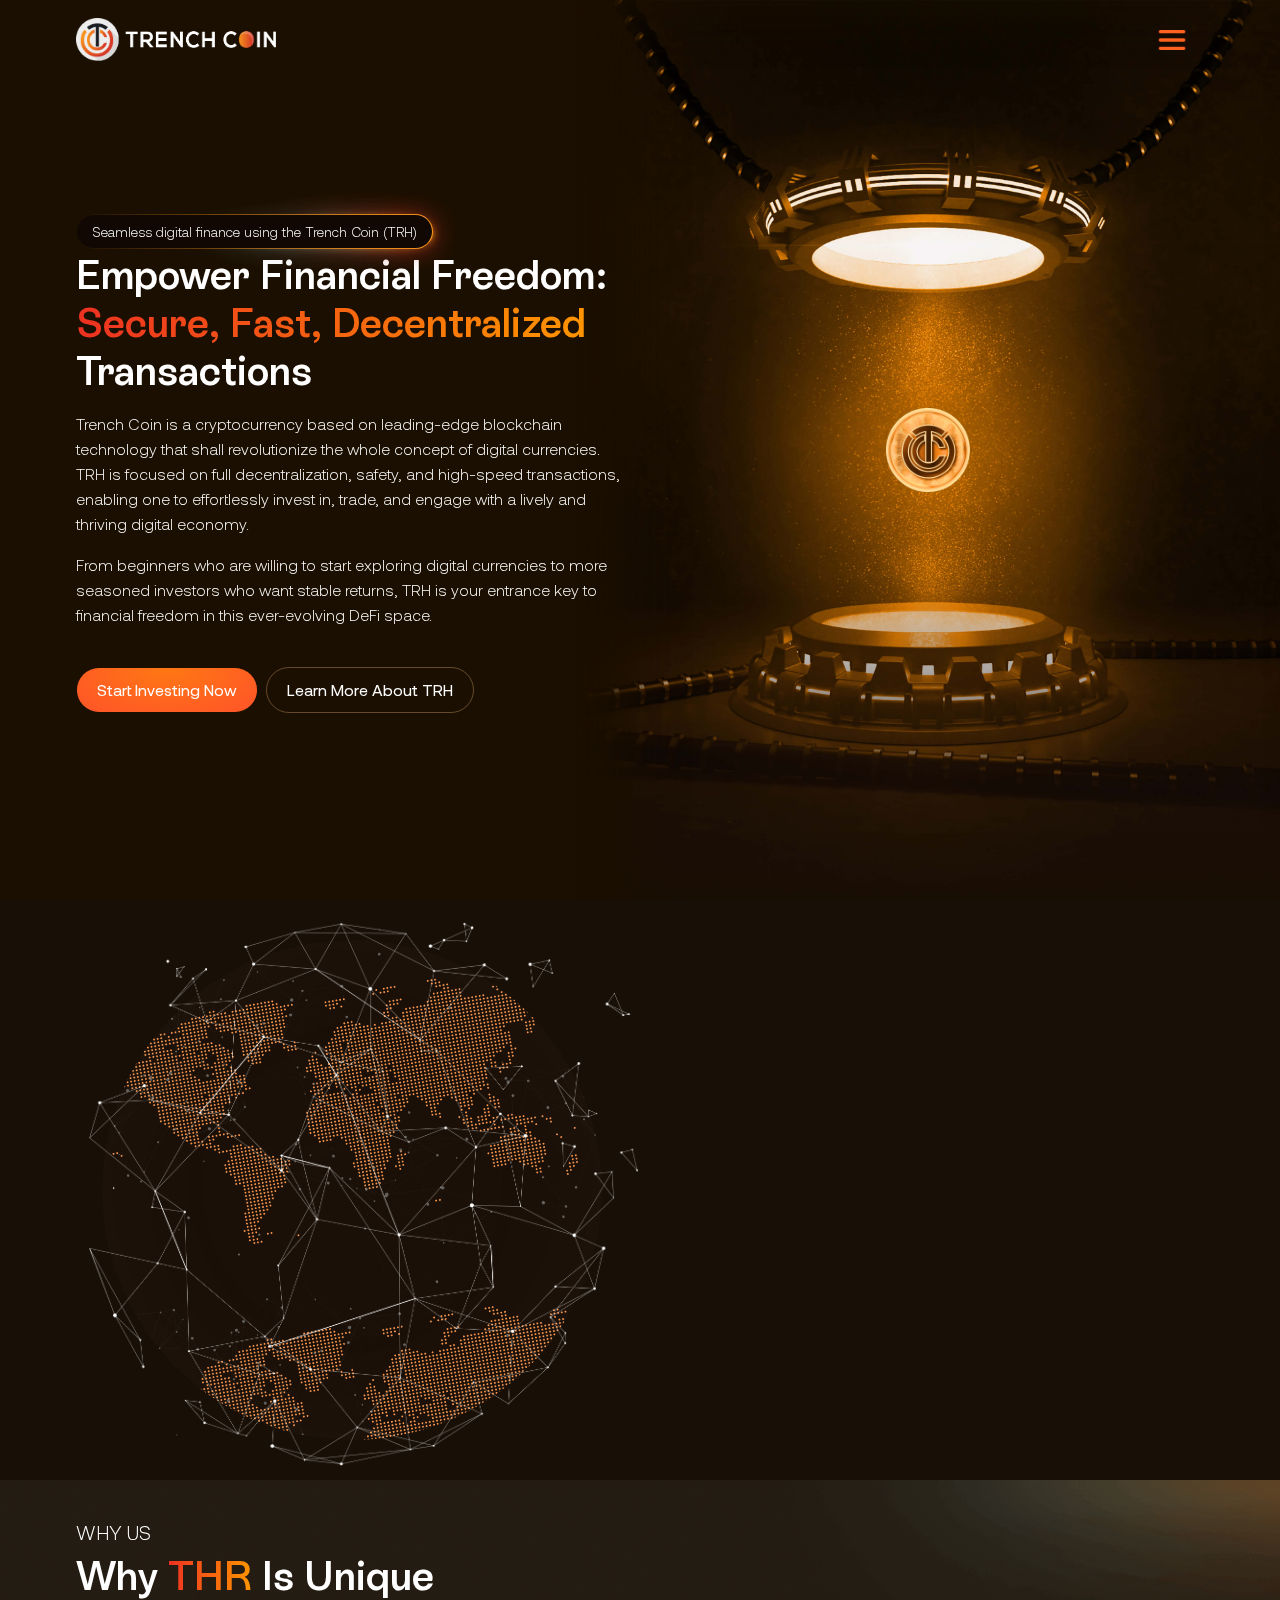
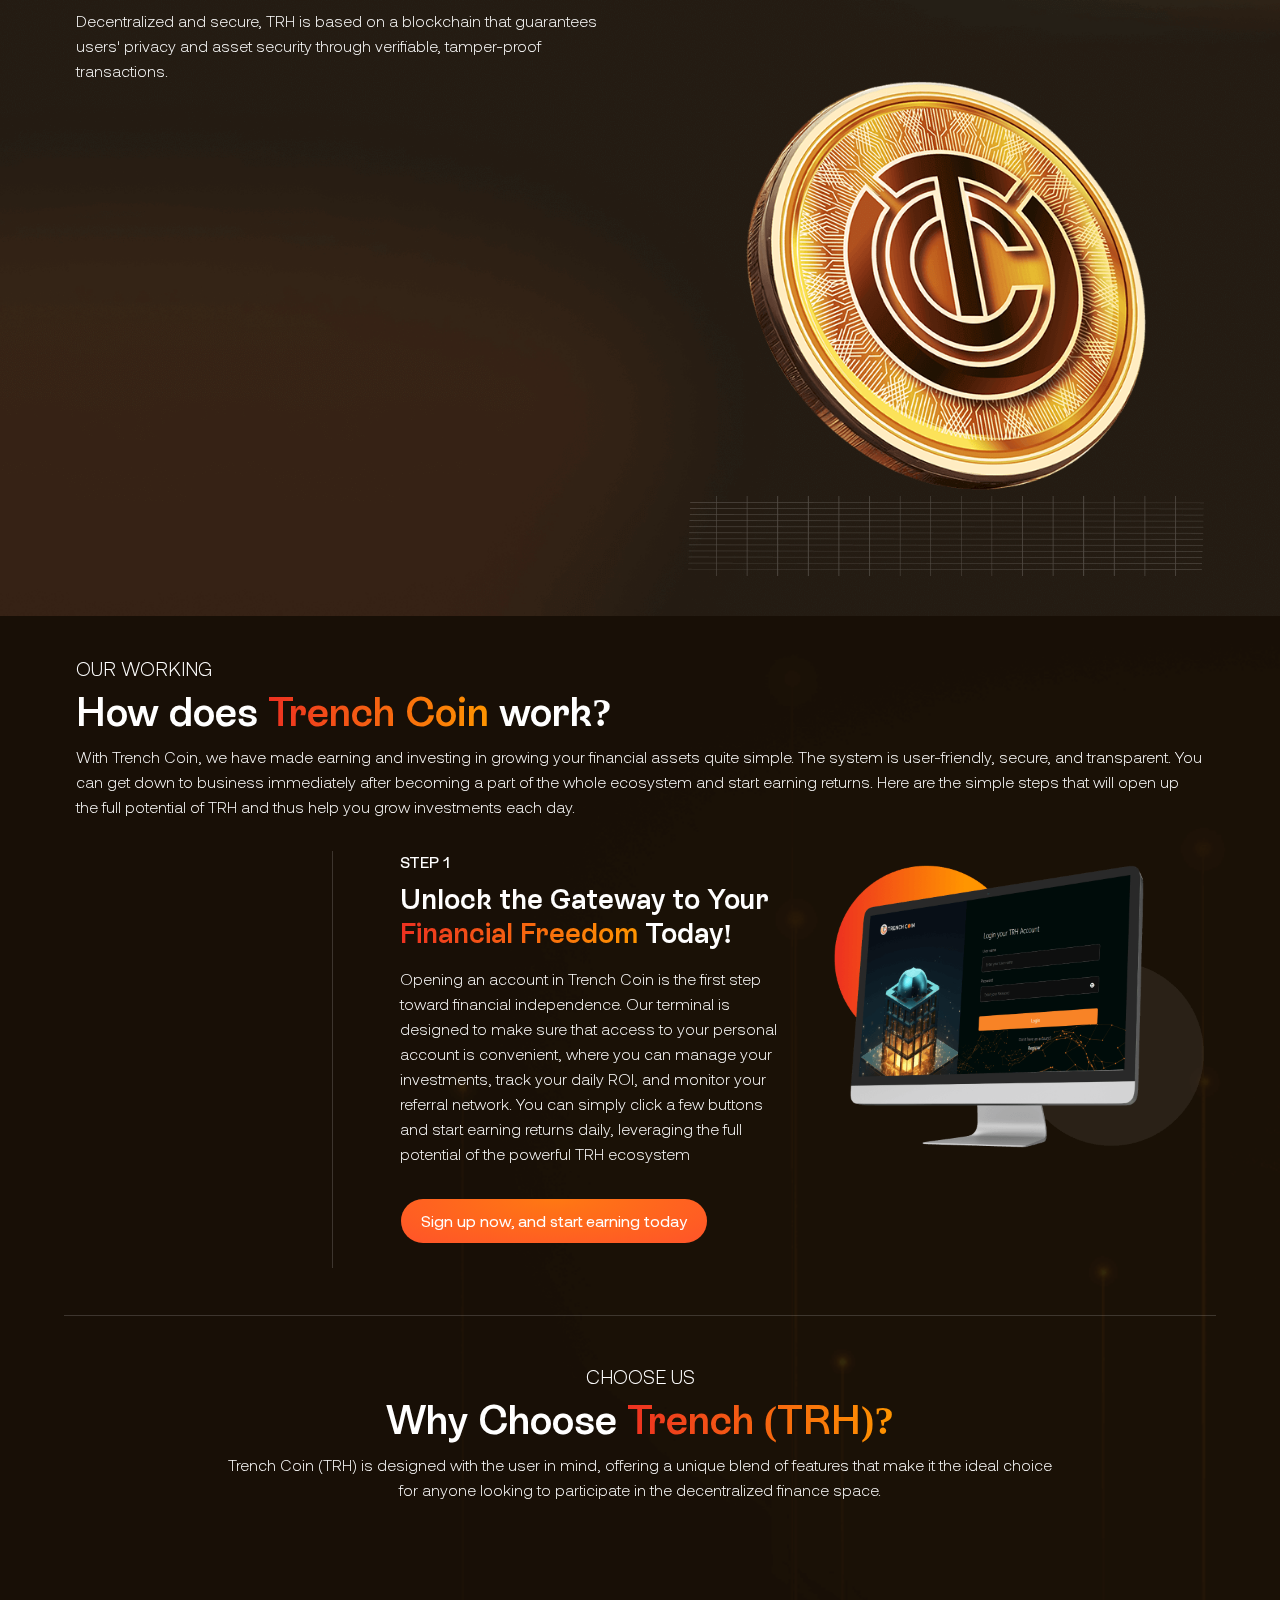
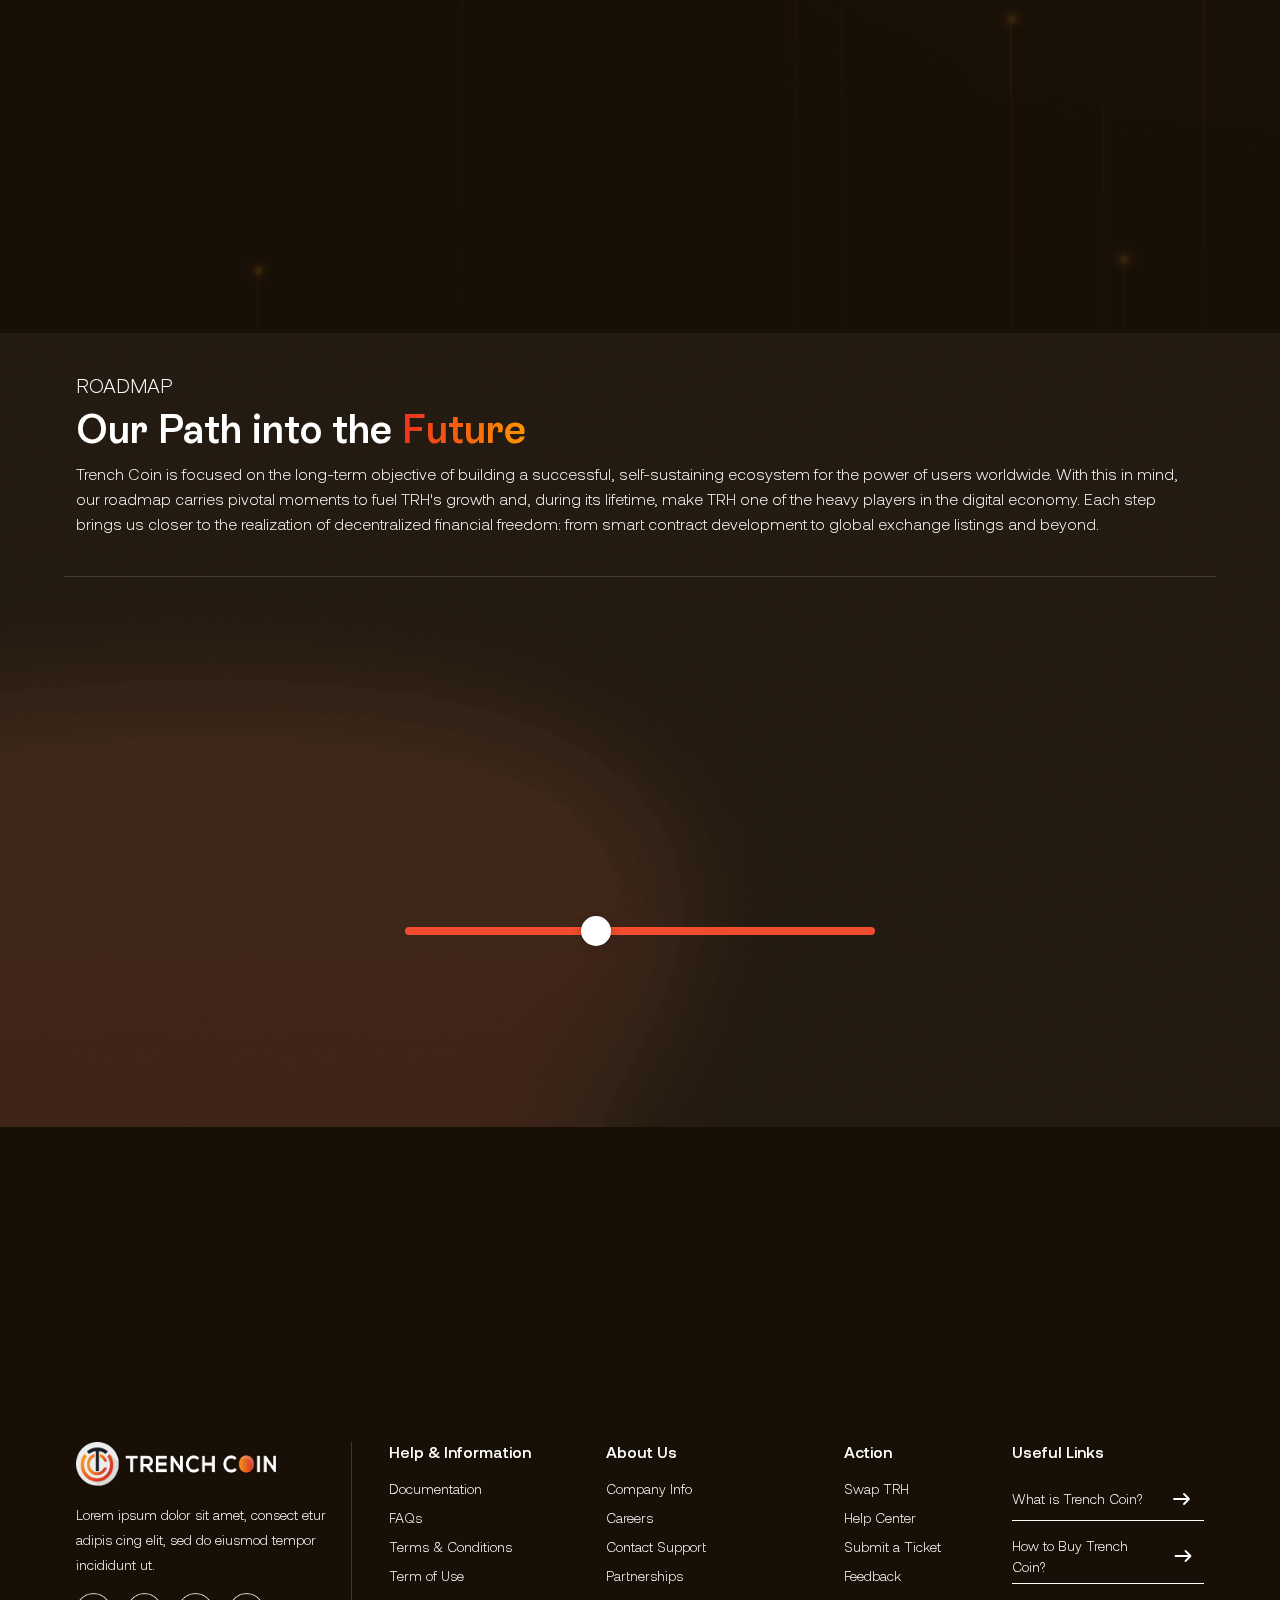
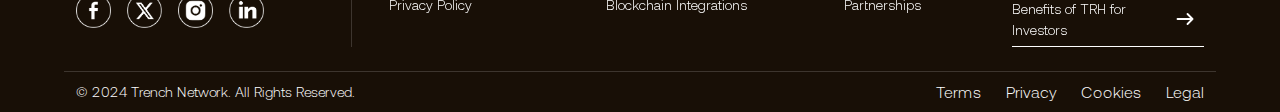
==== commit 66200fa5: "Add files via upload" ====
--- a/index.html
+++ b/index.html
@@ -160,7 +160,7 @@
               and asset security through verifiable, tamper-proof transactions.
             </p>
             <div data-aos="zoom-in" data-aos-duration="1200">
-              <div class="card card_type_1 mt-5">
+              <div class="card card_type_1 mt-sm-5 mt-3">
                 <img src="images/global_utility.png" alt="img" class="img-fluid" width="35">
                 <h3 class="text-white pt-3">Global Utility</h3>
                 <p>
@@ -170,7 +170,7 @@
               </div>
             </div>
             <div data-aos="zoom-in" data-aos-duration="1200">
-              <div class="card card_type_1 mt-4">
+              <div class="card card_type_1 mt-sm-4 mt-2">
                 <img src="images/future_ready.png" alt="img" class="img-fluid" width="35">
                 <h3 class="text-white pt-3">Future Ready</h3>
                 <p>
@@ -385,7 +385,7 @@
               <br>
               for anyone looking to participate in the decentralized finance space.
             </p>
-            <div class="row row-cols-xl-4 row-cols-md-2 row-cols-1 gy-4 pt-4">
+            <div class="row row-cols-xl-4 row-cols-md-2 row-cols-1 gy-sm-4 gy-2 pt-4">
               <div class="col" data-aos="flip-left" data-aos-duration="1000">
                 <div class="card card_type_3 h-100">
                   <img src="images/daily_roi.png" alt="img" class="img-fluid ms-auto" width="90">
--- a/fonts/font.css
+++ b/fonts/font.css
@@ -0,0 +1,195 @@
+@font-face {
+    font-family: 'Aeonik';
+    src: url('Aeonik-Medium.eot');
+    src: local('Aeonik Medium'), local('Aeonik-Medium'),
+        url('Aeonik-Medium.eot?#iefix') format('embedded-opentype'),
+        url('Aeonik-Medium.woff2') format('woff2'),
+        url('Aeonik-Medium.woff') format('woff'),
+        url('Aeonik-Medium.ttf') format('truetype');
+    font-weight: 500;
+    font-style: normal;
+    font-display: swap;
+}
+
+@font-face {
+    font-family: 'Aeonik';
+    src: url('Aeonik-Light.eot');
+    src: local('Aeonik Light'), local('Aeonik-Light'),
+        url('Aeonik-Light.eot?#iefix') format('embedded-opentype'),
+        url('Aeonik-Light.woff2') format('woff2'),
+        url('Aeonik-Light.woff') format('woff'),
+        url('Aeonik-Light.ttf') format('truetype');
+    font-weight: 300;
+    font-style: normal;
+    font-display: swap;
+}
+
+@font-face {
+    font-family: 'Aeonik';
+    src: url('Aeonik-Black.eot');
+    src: local('Aeonik Black'), local('Aeonik-Black'),
+        url('Aeonik-Black.eot?#iefix') format('embedded-opentype'),
+        url('Aeonik-Black.woff2') format('woff2'),
+        url('Aeonik-Black.woff') format('woff'),
+        url('Aeonik-Black.ttf') format('truetype');
+    font-weight: 900;
+    font-style: normal;
+    font-display: swap;
+}
+
+@font-face {
+    font-family: 'Aeonik';
+    src: url('Aeonik-Bold.eot');
+    src: local('Aeonik Bold'), local('Aeonik-Bold'),
+        url('Aeonik-Bold.eot?#iefix') format('embedded-opentype'),
+        url('Aeonik-Bold.woff2') format('woff2'),
+        url('Aeonik-Bold.woff') format('woff'),
+        url('Aeonik-Bold.ttf') format('truetype');
+    font-weight: bold;
+    font-style: normal;
+    font-display: swap;
+}
+
+@font-face {
+    font-family: 'Aeonik';
+    src: url('Aeonik-Regular.eot');
+    src: local('Aeonik Regular'), local('Aeonik-Regular'),
+        url('Aeonik-Regular.eot?#iefix') format('embedded-opentype'),
+        url('Aeonik-Regular.woff2') format('woff2'),
+        url('Aeonik-Regular.woff') format('woff'),
+        url('Aeonik-Regular.ttf') format('truetype');
+    font-weight: normal;
+    font-style: normal;
+    font-display: swap;
+}
+
+@font-face {
+    font-family: 'Aeonik';
+    src: url('Aeonik-Thin.eot');
+    src: local('Aeonik Thin'), local('Aeonik-Thin'),
+        url('Aeonik-Thin.eot?#iefix') format('embedded-opentype'),
+        url('Aeonik-Thin.woff2') format('woff2'),
+        url('Aeonik-Thin.woff') format('woff'),
+        url('Aeonik-Thin.ttf') format('truetype');
+    font-weight: 100;
+    font-style: normal;
+    font-display: swap;
+}
+
+@font-face {
+    font-family: 'ES_Rebond_Grotesque';
+    src: url('ESRebondGrotesqueTRIAL-Semibold.eot');
+    src: local('ES Rebond Grotesque TRIAL Semibold'), local('ESRebondGrotesqueTRIAL-Semibold'),
+        url('ESRebondGrotesqueTRIAL-Semibold.eot?#iefix') format('embedded-opentype'),
+        url('ESRebondGrotesqueTRIAL-Semibold.woff2') format('woff2'),
+        url('ESRebondGrotesqueTRIAL-Semibold.woff') format('woff'),
+        url('ESRebondGrotesqueTRIAL-Semibold.ttf') format('truetype');
+    font-weight: 600;
+    font-style: normal;
+    font-display: swap;
+}
+
+@font-face {
+    font-family: 'ES_Rebond_Grotesque';
+    src: url('ESRebondGrotesqueTRIAL-Bold.eot');
+    src: local('ES Rebond Grotesque TRIAL Bold'), local('ESRebondGrotesqueTRIAL-Bold'),
+        url('ESRebondGrotesqueTRIAL-Bold.eot?#iefix') format('embedded-opentype'),
+        url('ESRebondGrotesqueTRIAL-Bold.woff2') format('woff2'),
+        url('ESRebondGrotesqueTRIAL-Bold.woff') format('woff'),
+        url('ESRebondGrotesqueTRIAL-Bold.ttf') format('truetype');
+    font-weight: bold;
+    font-style: normal;
+    font-display: swap;
+}
+
+@font-face {
+    font-family: 'ES_Rebond_Grotesque';
+    src: url('ESRebondGrotesqueTRIAL-Extrabold.eot');
+    src: local('ES Rebond Grotesque TRIAL Extrabold'), local('ESRebondGrotesqueTRIAL-Extrabold'),
+        url('ESRebondGrotesqueTRIAL-Extrabold.eot?#iefix') format('embedded-opentype'),
+        url('ESRebondGrotesqueTRIAL-Extrabold.woff2') format('woff2'),
+        url('ESRebondGrotesqueTRIAL-Extrabold.woff') format('woff'),
+        url('ESRebondGrotesqueTRIAL-Extrabold.ttf') format('truetype');
+    font-weight: bold;
+    font-style: normal;
+    font-display: swap;
+}
+
+@font-face {
+    font-family: 'ES_Rebond_Grotesque';
+    src: url('ESRebondGrotesqueTRIAL-Extralight.eot');
+    src: local('ES Rebond Grotesque TRIAL Extralight'), local('ESRebondGrotesqueTRIAL-Extralight'),
+        url('ESRebondGrotesqueTRIAL-Extralight.eot?#iefix') format('embedded-opentype'),
+        url('ESRebondGrotesqueTRIAL-Extralight.woff2') format('woff2'),
+        url('ESRebondGrotesqueTRIAL-Extralight.woff') format('woff'),
+        url('ESRebondGrotesqueTRIAL-Extralight.ttf') format('truetype');
+    font-weight: 200;
+    font-style: normal;
+    font-display: swap;
+}
+
+@font-face {
+    font-family: 'ES_Rebond_Grotesque';
+    src: url('ESRebondGrotesqueTRIAL-Medium.eot');
+    src: local('ES Rebond Grotesque TRIAL Medium'), local('ESRebondGrotesqueTRIAL-Medium'),
+        url('ESRebondGrotesqueTRIAL-Medium.eot?#iefix') format('embedded-opentype'),
+        url('ESRebondGrotesqueTRIAL-Medium.woff2') format('woff2'),
+        url('ESRebondGrotesqueTRIAL-Medium.woff') format('woff'),
+        url('ESRebondGrotesqueTRIAL-Medium.ttf') format('truetype');
+    font-weight: 500;
+    font-style: normal;
+    font-display: swap;
+}
+
+@font-face {
+    font-family: 'ES_Rebond_Grotesque';
+    src: url('ESRebondGrotesqueTRIAL-Light.eot');
+    src: local('ES Rebond Grotesque TRIAL Light'), local('ESRebondGrotesqueTRIAL-Light'),
+        url('ESRebondGrotesqueTRIAL-Light.eot?#iefix') format('embedded-opentype'),
+        url('ESRebondGrotesqueTRIAL-Light.woff2') format('woff2'),
+        url('ESRebondGrotesqueTRIAL-Light.woff') format('woff'),
+        url('ESRebondGrotesqueTRIAL-Light.ttf') format('truetype');
+    font-weight: 300;
+    font-style: normal;
+    font-display: swap;
+}
+
+@font-face {
+    font-family: 'ES_Rebond_Grotesque';
+    src: url('ESRebondGrotesqueTRIAL-Regular.eot');
+    src: local('ES Rebond Grotesque TRIAL Regular'), local('ESRebondGrotesqueTRIAL-Regular'),
+        url('ESRebondGrotesqueTRIAL-Regular.eot?#iefix') format('embedded-opentype'),
+        url('ESRebondGrotesqueTRIAL-Regular.woff2') format('woff2'),
+        url('ESRebondGrotesqueTRIAL-Regular.woff') format('woff'),
+        url('ESRebondGrotesqueTRIAL-Regular.ttf') format('truetype');
+    font-weight: normal;
+    font-style: normal;
+    font-display: swap;
+}
+
+@font-face {
+    font-family: 'ES_Rebond_Grotesque';
+    src: url('ESRebondGrotesqueTRIAL-Thin.eot');
+    src: local('ES Rebond Grotesque TRIAL Thin'), local('ESRebondGrotesqueTRIAL-Thin'),
+        url('ESRebondGrotesqueTRIAL-Thin.eot?#iefix') format('embedded-opentype'),
+        url('ESRebondGrotesqueTRIAL-Thin.woff2') format('woff2'),
+        url('ESRebondGrotesqueTRIAL-Thin.woff') format('woff'),
+        url('ESRebondGrotesqueTRIAL-Thin.ttf') format('truetype');
+    font-weight: 100;
+    font-style: normal;
+    font-display: swap;
+}
+
+@font-face {
+    font-family: 'ES_Rebond_Grotesque';
+    src: url('ESRebondGrotesqueTRIAL-Hairline.eot');
+    src: local('ES Rebond Grotesque TRIAL Hairline'), local('ESRebondGrotesqueTRIAL-Hairline'),
+        url('ESRebondGrotesqueTRIAL-Hairline.eot?#iefix') format('embedded-opentype'),
+        url('ESRebondGrotesqueTRIAL-Hairline.woff2') format('woff2'),
+        url('ESRebondGrotesqueTRIAL-Hairline.woff') format('woff'),
+        url('ESRebondGrotesqueTRIAL-Hairline.ttf') format('truetype');
+    font-weight: 100;
+    font-style: normal;
+    font-display: swap;
+}
+
--- a/css/style.css
+++ b/css/style.css
@@ -6,9 +6,10 @@
 }
 
 html{
-    scrollbar-width: thin ;
-    scrollbar-color: #FF9500 #d9dbe0;
+    /* scrollbar-width: thin ; */
+    /* scrollbar-color: #FF9500 #d9dbe0; */
     scroll-behavior: smooth;
+    overflow-x: hidden;
 }
 
 ul {
@@ -915,7 +916,7 @@
 }
 
 .wgl-canvas-outer {
-    opacity: 0.7;
+    opacity: 0.5;
 }
 
 .social_links li img{
--- a/css/responsive.css
+++ b/css/responsive.css
@@ -1,6 +1,13 @@
 @media (min-width:576px) and (max-width:1920px){
     .container{
         min-width: 90% !important;
+    }
+}
+
+@media(max-width:1399px){
+    header .nav-link {
+        font-size: 16px !important;
+        padding: 12px 0px;
     }
 }
 
@@ -75,6 +82,9 @@
     .about_footer_card_content {
         padding: 45px;
     }
+    .wgl-canvas-outer{
+        display: none !important;
+    }
 }
 
 @media(max-width:881px){
@@ -162,8 +172,8 @@
         left: 51%;
         width: 290px;
     }
-    .coin_2{
-        width: 300px;
+    .coin_2 {
+        width: 200px;
     }
     h1, h2 {
         font-size: 26px;
@@ -193,7 +203,7 @@
         background-size: 30% , cover !important;
     }
     .main_banner_section {
-        padding: 5rem 0px 3rem;
+        padding: 8rem 0px 2rem;
     }
     .ecosystem_coin {
         width: 34%;
@@ -228,6 +238,12 @@
             transform: translateY(20px);
         }
     }
+    .common_section {
+        padding: 25px 0;
+    }
+    .roadmap_section {
+        padding-bottom: 10rem !important;
+    }
 }
 
 @media (max-width: 420px){
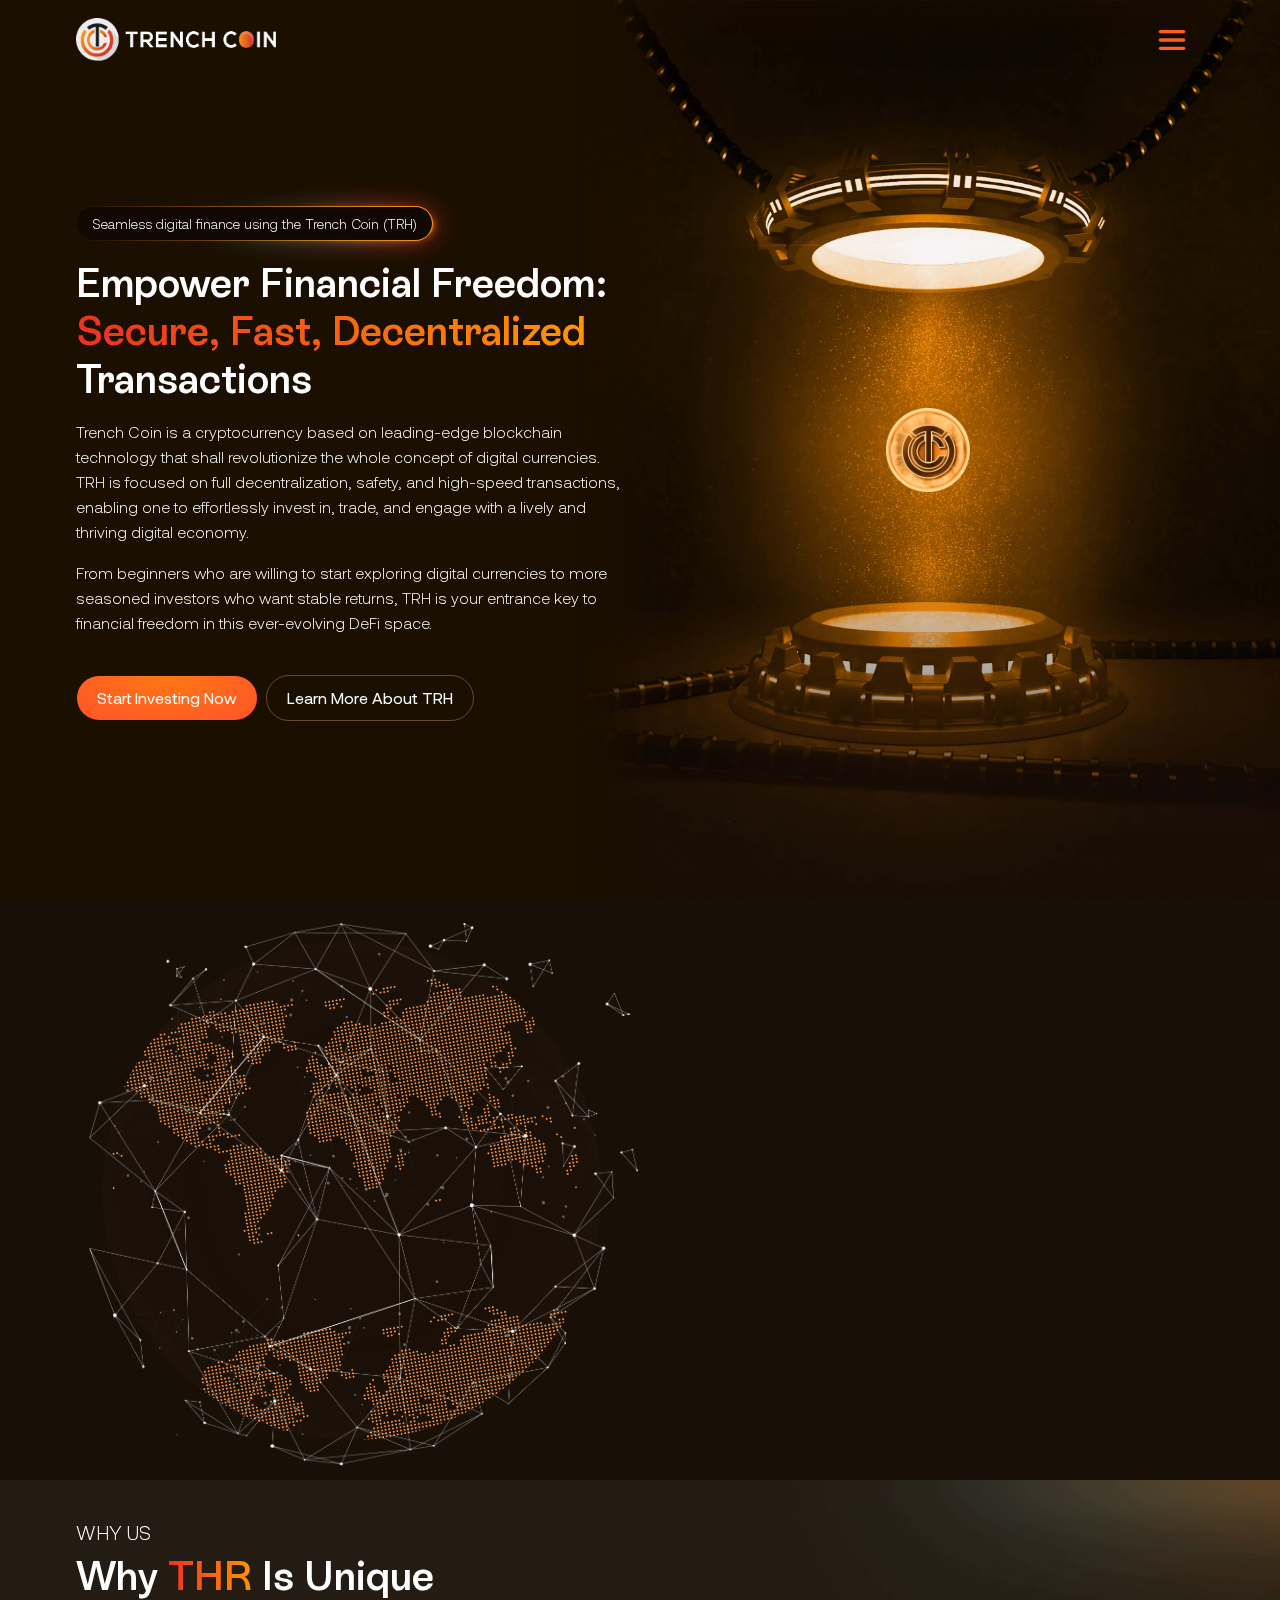
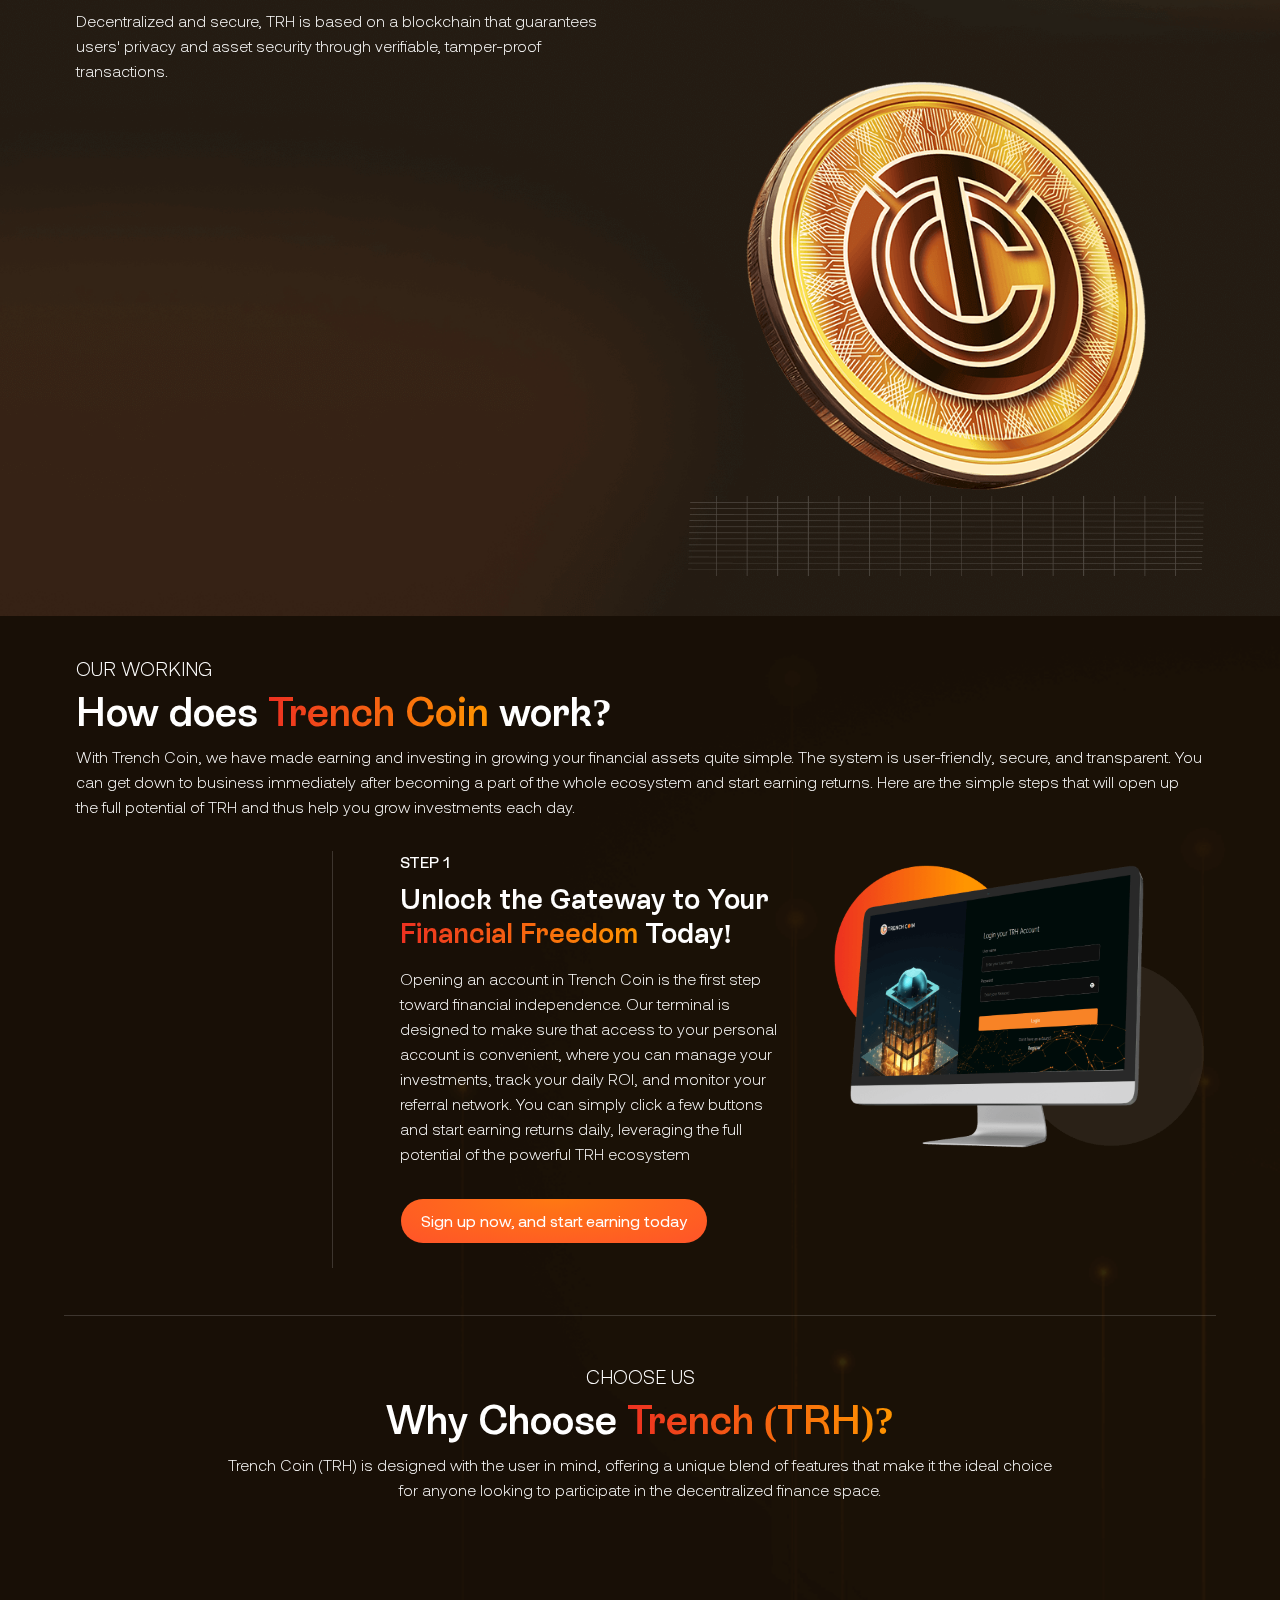
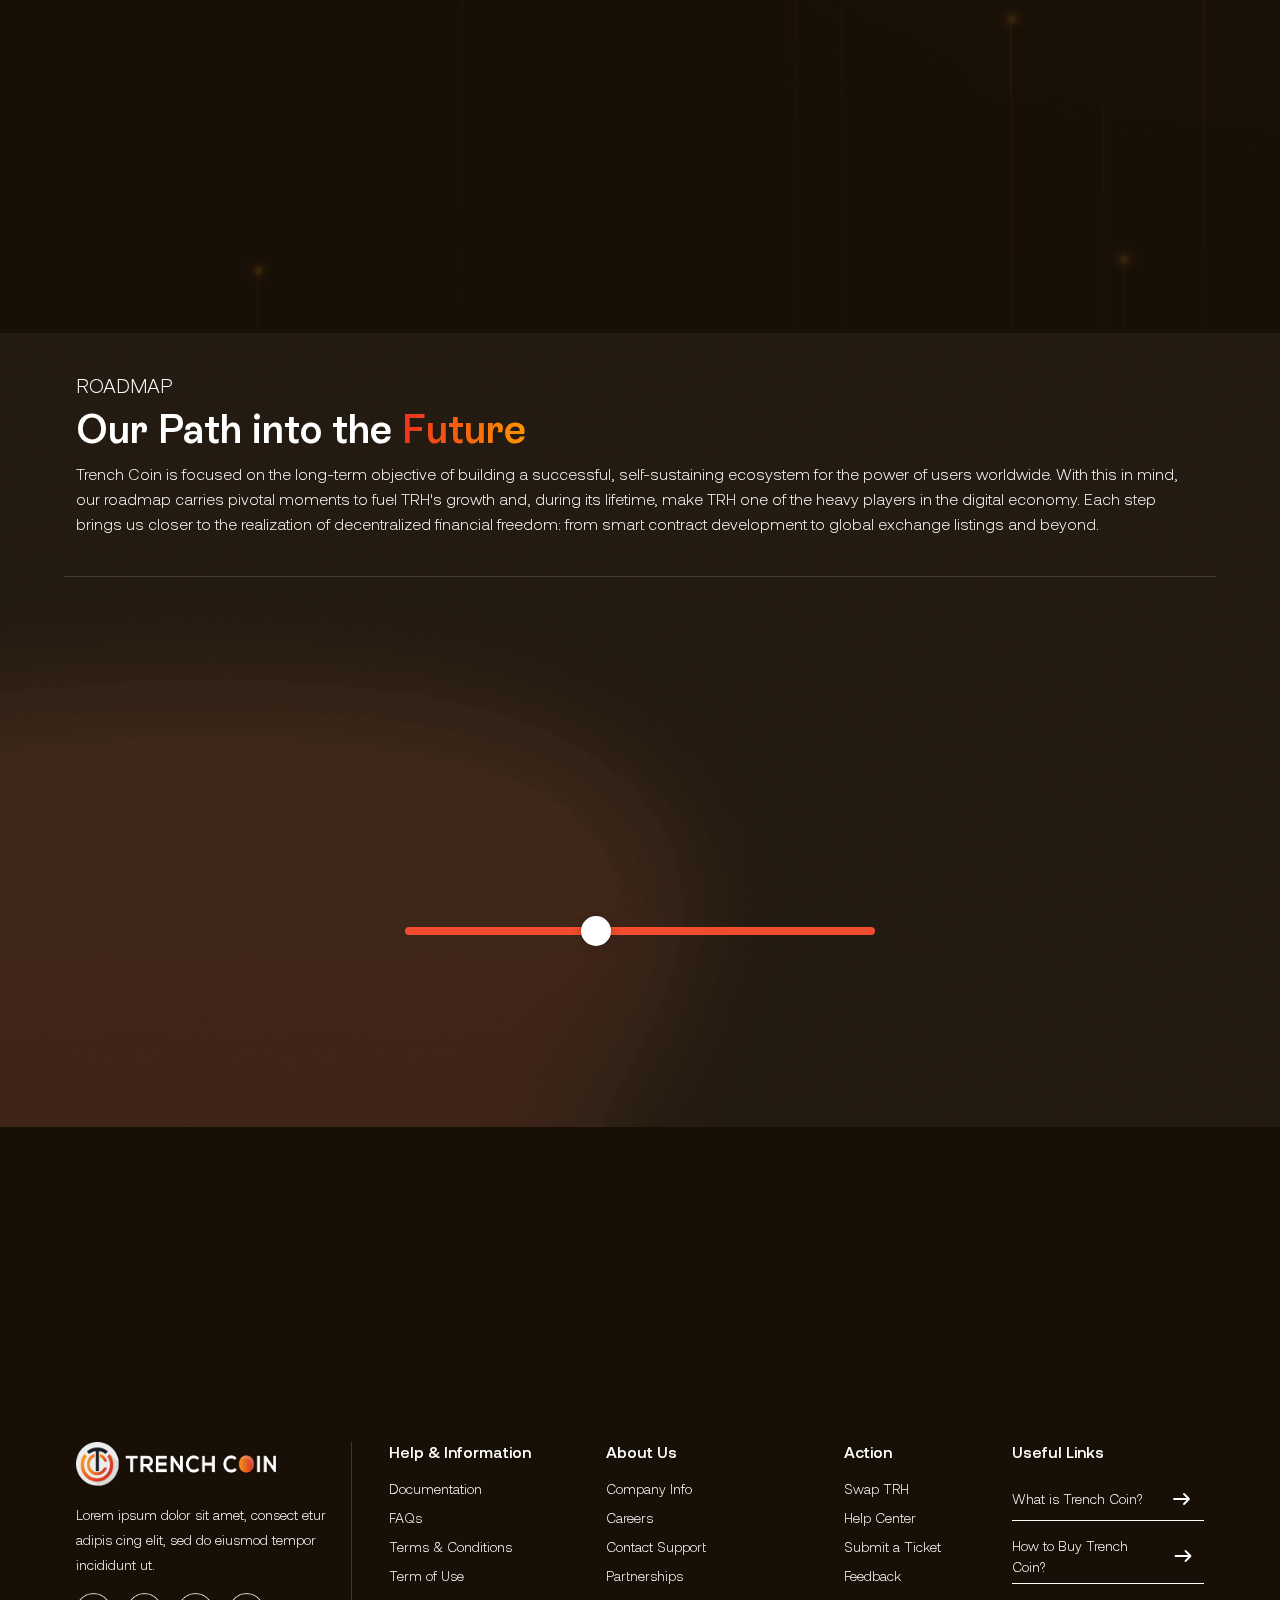
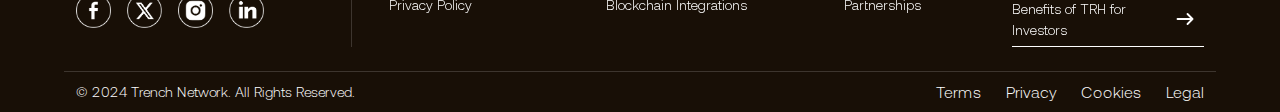
==== commit b53a9a03: "Add files via upload" ====
--- a/index.html
+++ b/index.html
@@ -77,7 +77,7 @@
               <img src="images/glow.png" alt="img" class="img-fluid position-absolute glow_img" width="300">
               <span class="banner_sub_heading">Seamless digital finance using the Trench Coin (TRH)</span>
             </div>
-            <h1 class="heading pt-2">
+            <h1 class="heading pt-4">
               Empower Financial Freedom: 
               <br> 
               <span class="text_theme_color">Secure, Fast, Decentralized</span>
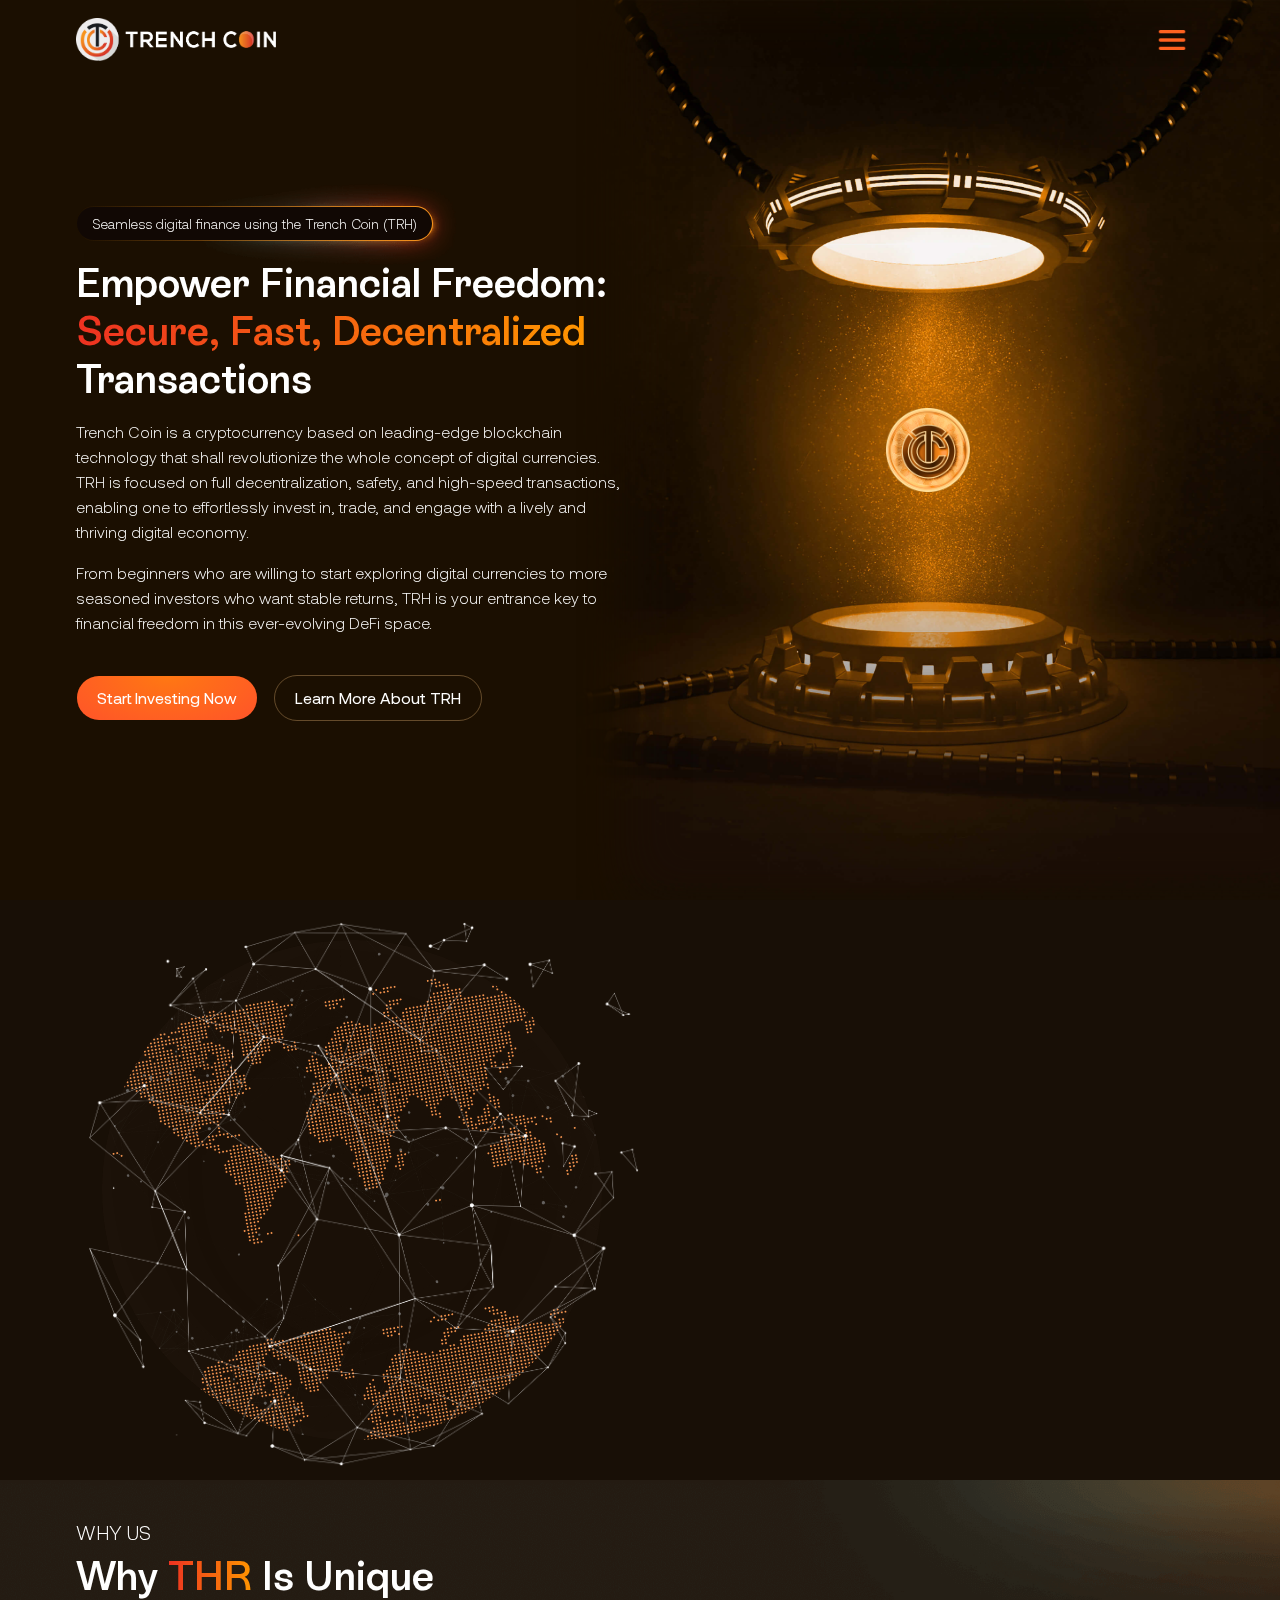
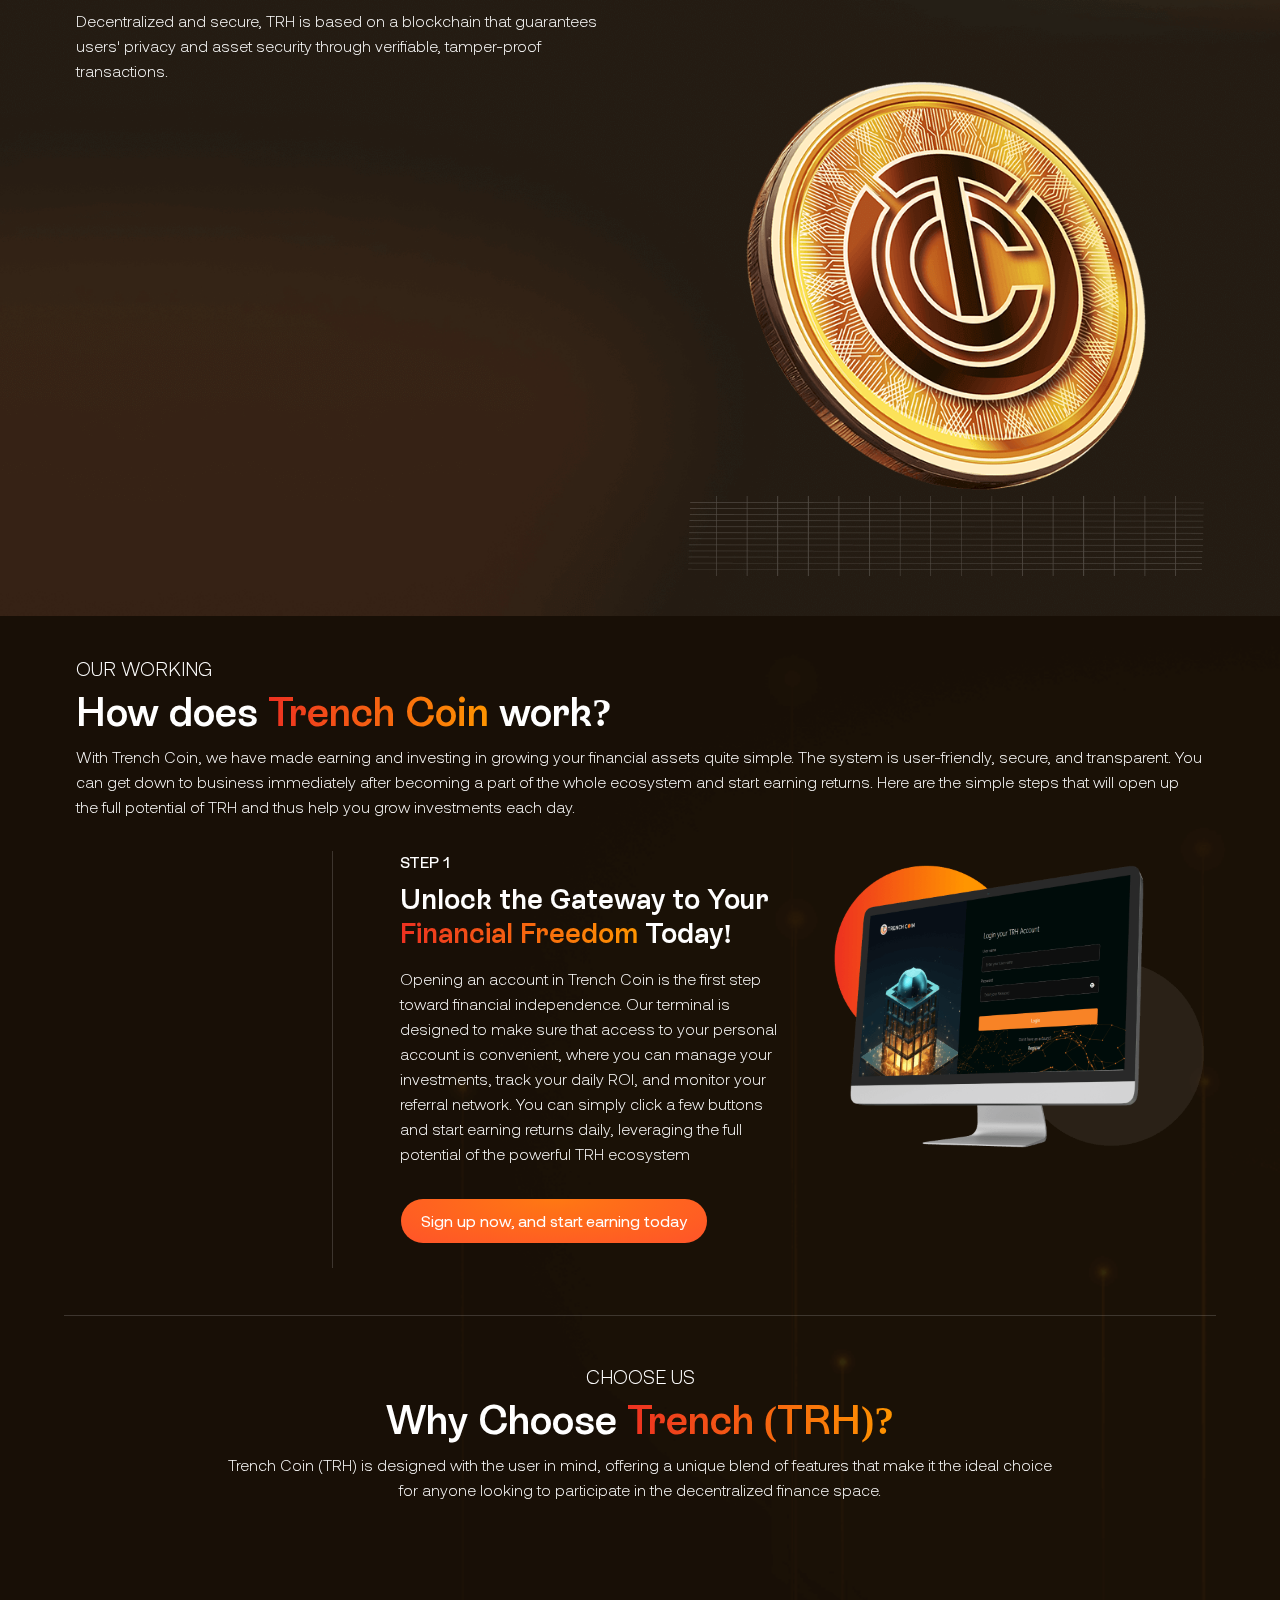
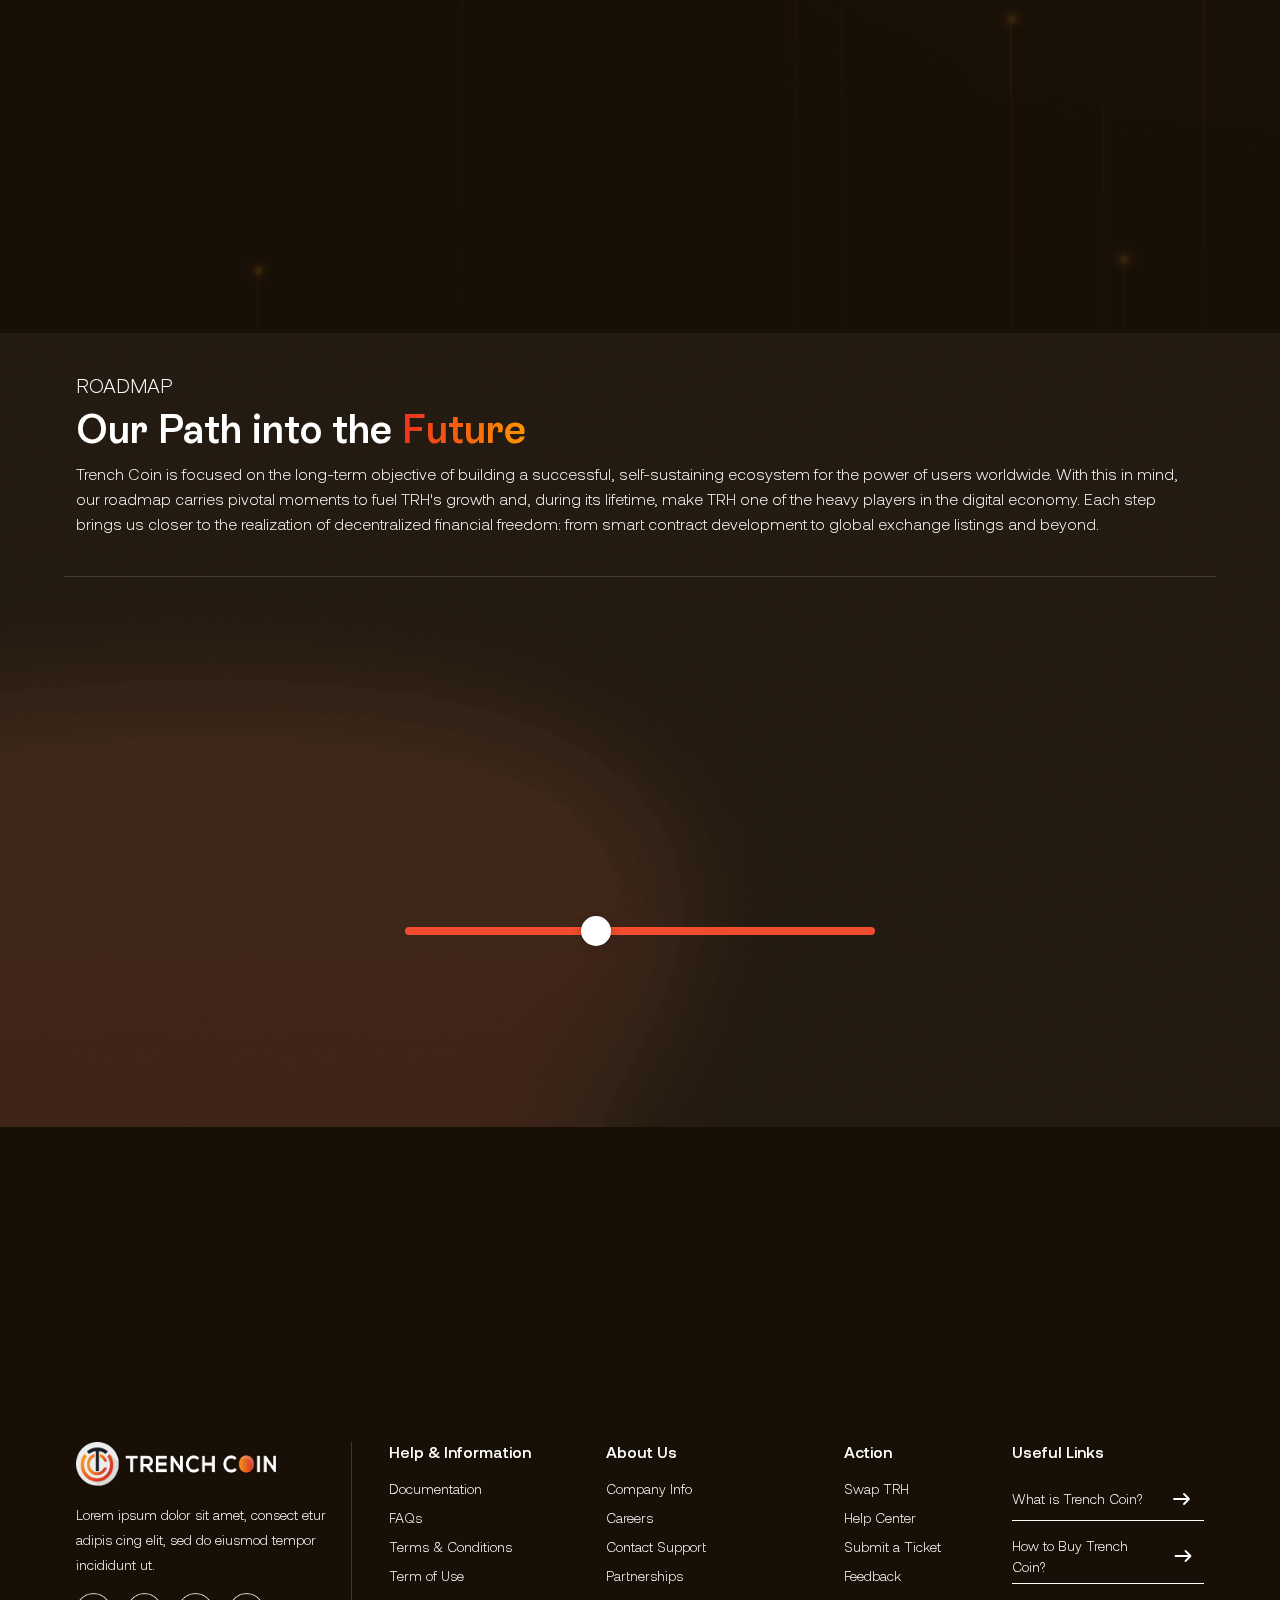
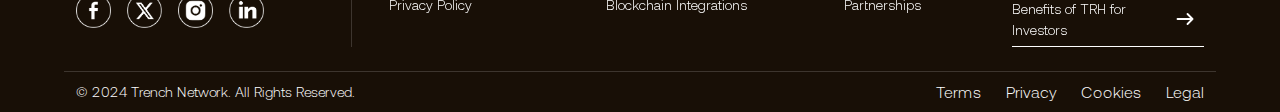
==== commit f713f959: "Add files via upload" ====
--- a/index.html
+++ b/index.html
@@ -94,7 +94,7 @@
               From beginners who are willing to start exploring digital currencies to more seasoned investors 
               who want stable returns, TRH is your entrance key to financial freedom in this ever-evolving DeFi space.
             </p>
-            <div class="d-flex gap-2 pt-4 flex-wrap">
+            <div class="d-flex gap-3 pt-sm-4 flex-wrap">
               <button class="btn btn_primary" type="button">Start Investing Now</button>
               <button class="btn btn_secondary" type="button">Learn More About TRH</button>
             </div>
@@ -170,7 +170,7 @@
               </div>
             </div>
             <div data-aos="zoom-in" data-aos-duration="1200">
-              <div class="card card_type_1 mt-sm-4 mt-2">
+              <div class="card card_type_1 mt-sm-4 mt-3">
                 <img src="images/future_ready.png" alt="img" class="img-fluid" width="35">
                 <h3 class="text-white pt-3">Future Ready</h3>
                 <p>
@@ -385,11 +385,11 @@
               <br>
               for anyone looking to participate in the decentralized finance space.
             </p>
-            <div class="row row-cols-xl-4 row-cols-md-2 row-cols-1 gy-sm-4 gy-2 pt-4">
+            <div class="row row-cols-xl-4 row-cols-md-2 row-cols-1 gy-sm-4 gy-3 pt-4">
               <div class="col" data-aos="flip-left" data-aos-duration="1000">
                 <div class="card card_type_3 h-100">
                   <img src="images/daily_roi.png" alt="img" class="img-fluid ms-auto" width="90">
-                  <h4 class="text-white mt-5">Daily ROI</h4>
+                  <h4 class="text-white mt-sm-5 mt-3">Daily ROI</h4>
                   <p class="pt-3">
                     Get daily returns on investing up to 1% ROI per day, based on the invested tier.
                   </p>
@@ -398,7 +398,7 @@
               <div class="col" data-aos="flip-left" data-aos-duration="1200">
                 <div class="card card_type_3 h-100">
                   <img src="images/transparent_safe.png" alt="img" class="img-fluid ms-auto" width="90">
-                  <h4 class="text-white mt-5">Transparent and Safe</h4>
+                  <h4 class="text-white mt-sm-5 mt-3">Transparent and Safe</h4>
                   <p class="pt-3">
                     TRH uses blockchain for transparent, tamper-proof, and verifiable transactions.
                   </p>
@@ -407,7 +407,7 @@
               <div class="col" data-aos="flip-left" data-aos-duration="1400">
                 <div class="card card_type_3 h-100">
                   <img src="images/refferal_system.png" alt="img" class="img-fluid ms-auto" width="90">
-                  <h4 class="text-white mt-5">Referral System</h4>
+                  <h4 class="text-white mt-sm-5 mt-3">Referral System</h4>
                   <p class="pt-3">
                     The 15-level referral system doubles daily returns and adds commissions from turnovers.
                   </p>
@@ -416,7 +416,7 @@
               <div class="col" data-aos="flip-left" data-aos-duration="1600">
                 <div class="card card_type_3 h-100">
                   <img src="images/low_transaction.png" alt="img" class="img-fluid ms-auto" width="90">
-                  <h4 class="text-white mt-5">Low Transaction Fees</h4>
+                  <h4 class="text-white mt-sm-5 mt-3">Low Transaction Fees</h4>
                   <p class="pt-3">
                     TRH transactions run on the fast, low-fee Polygon network.
                   </p>
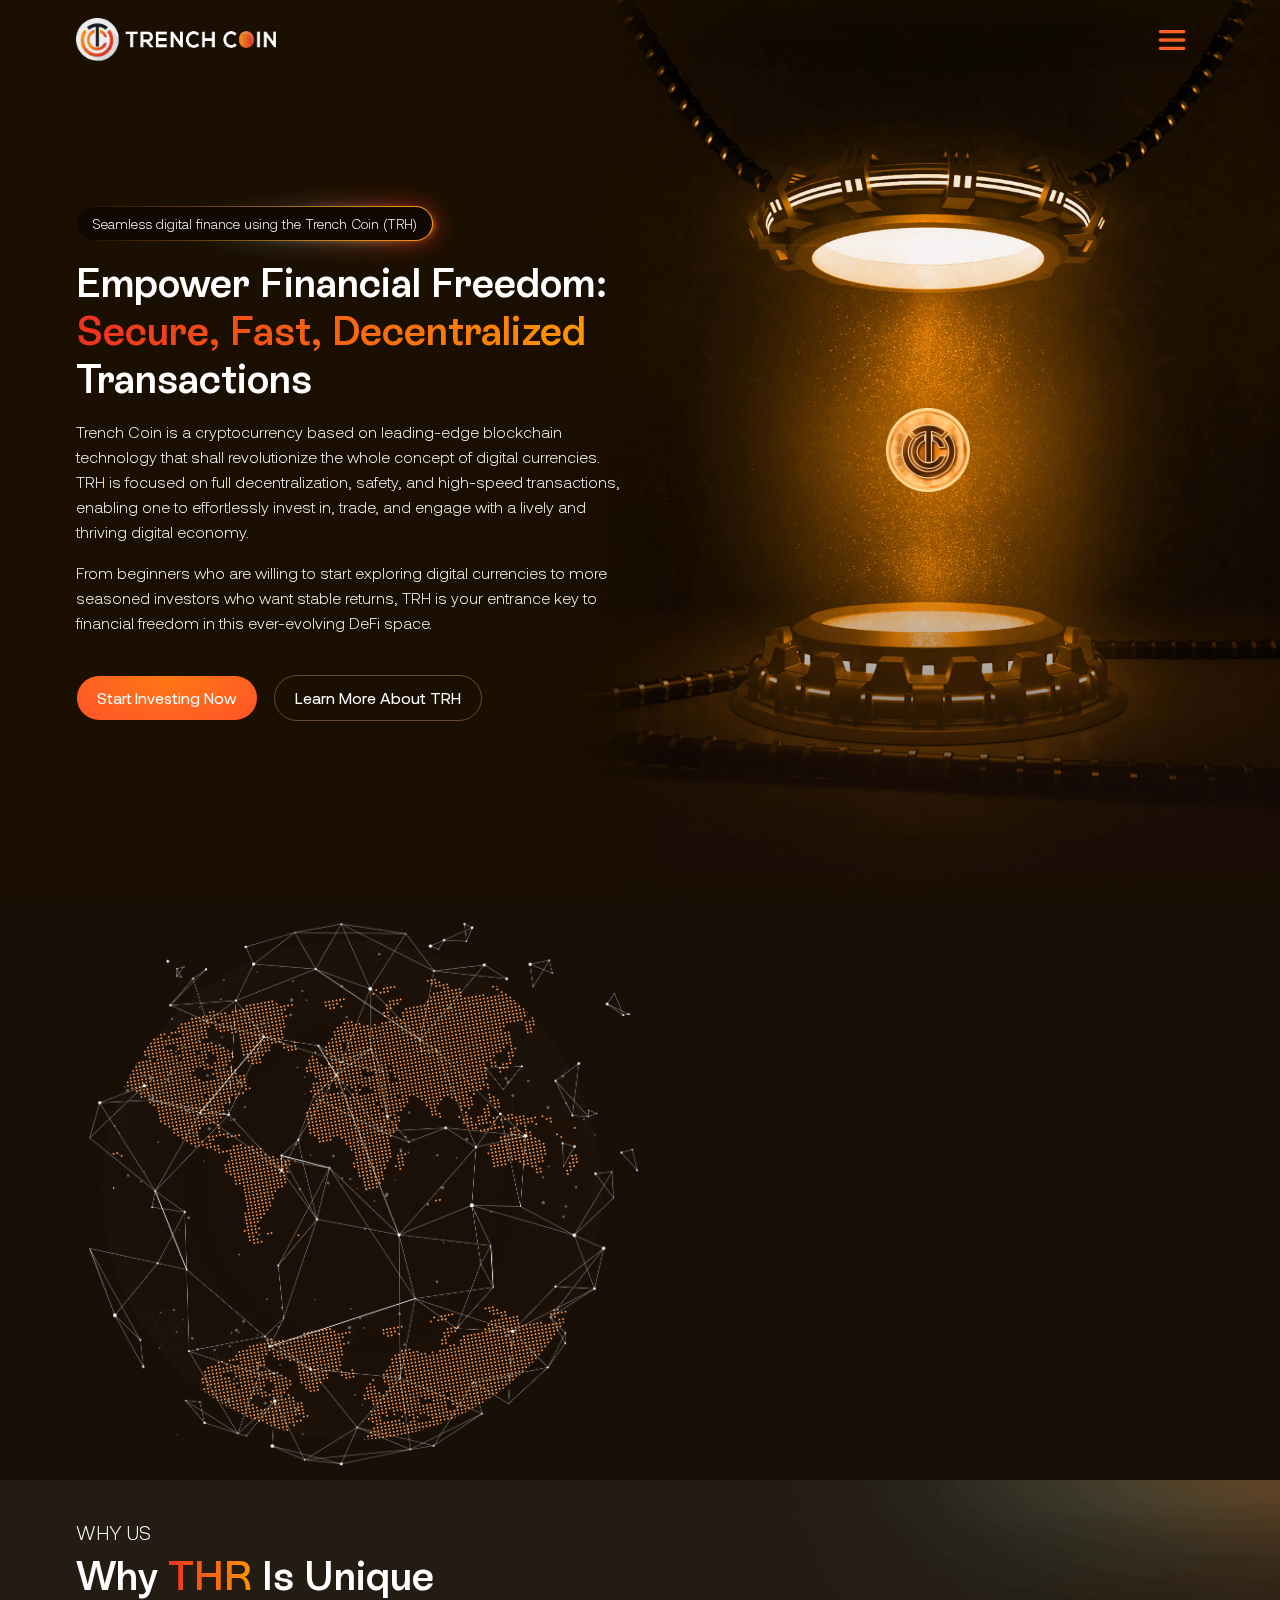
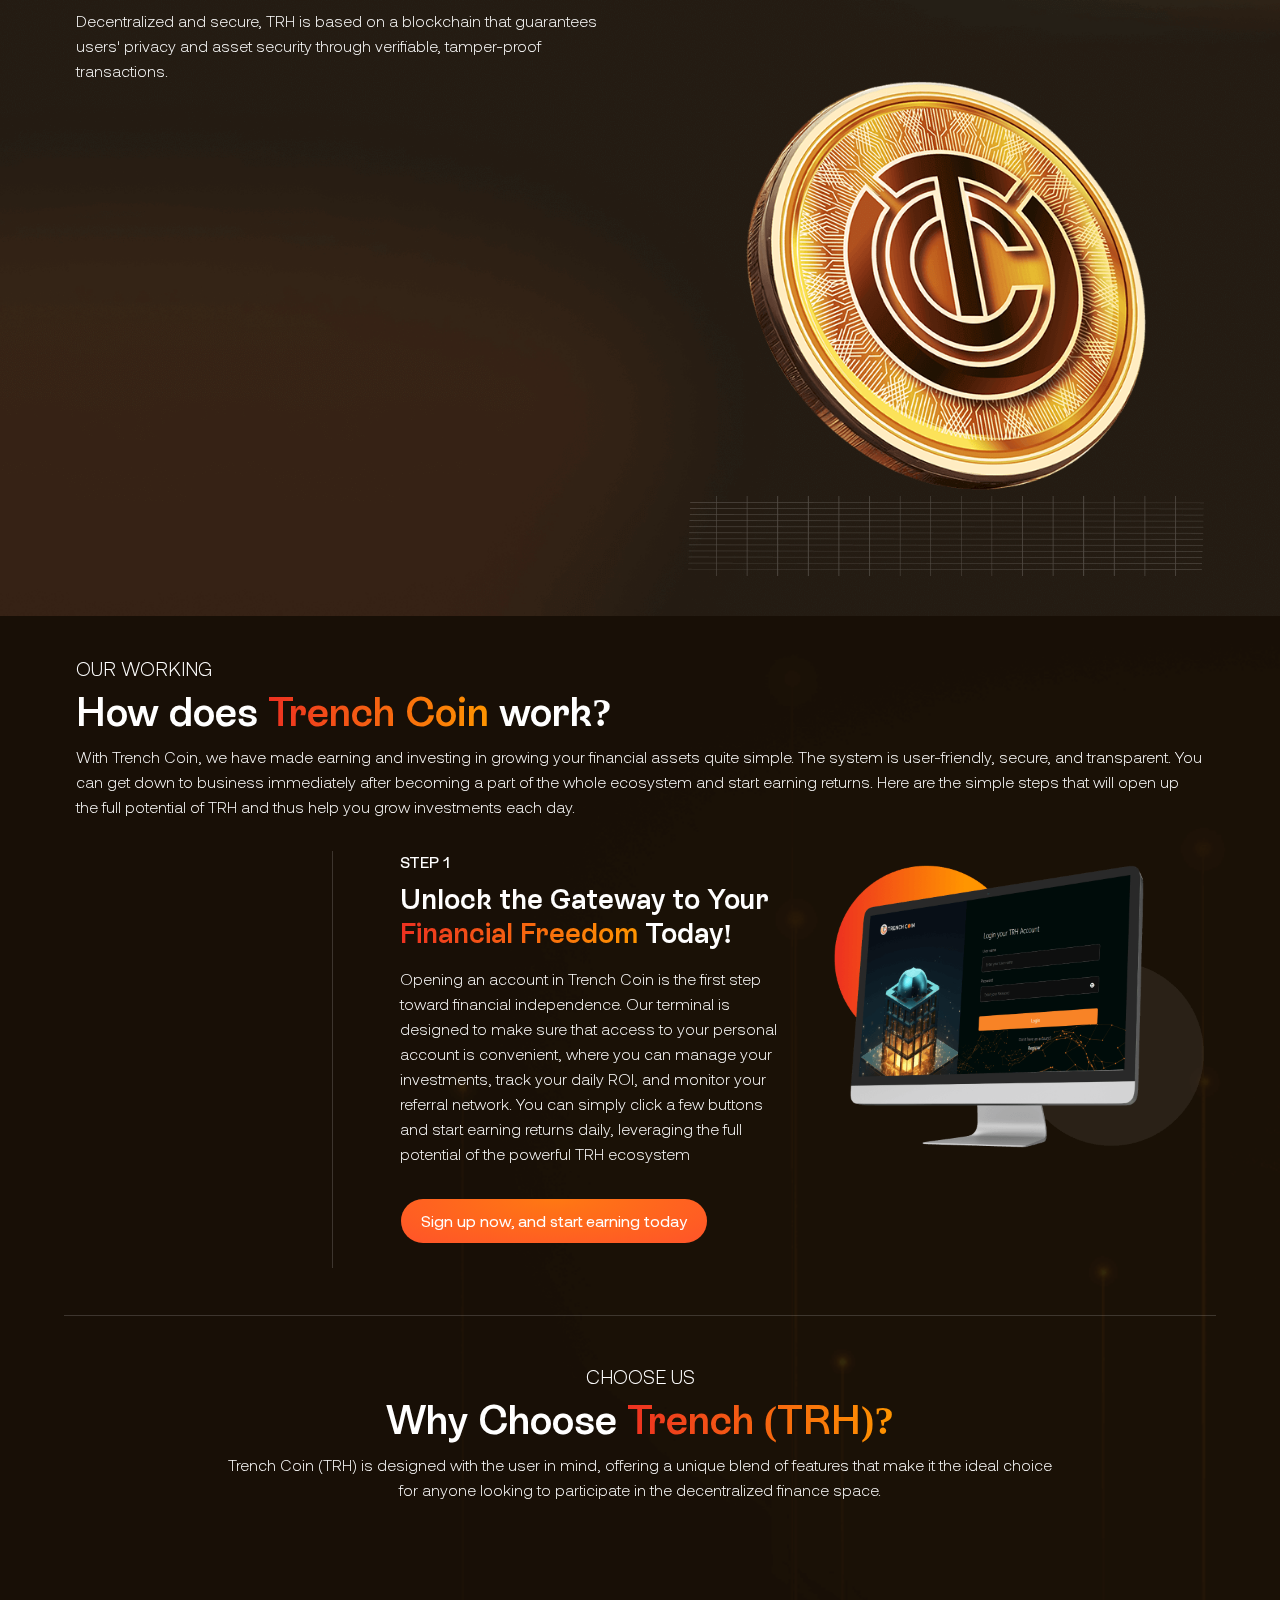
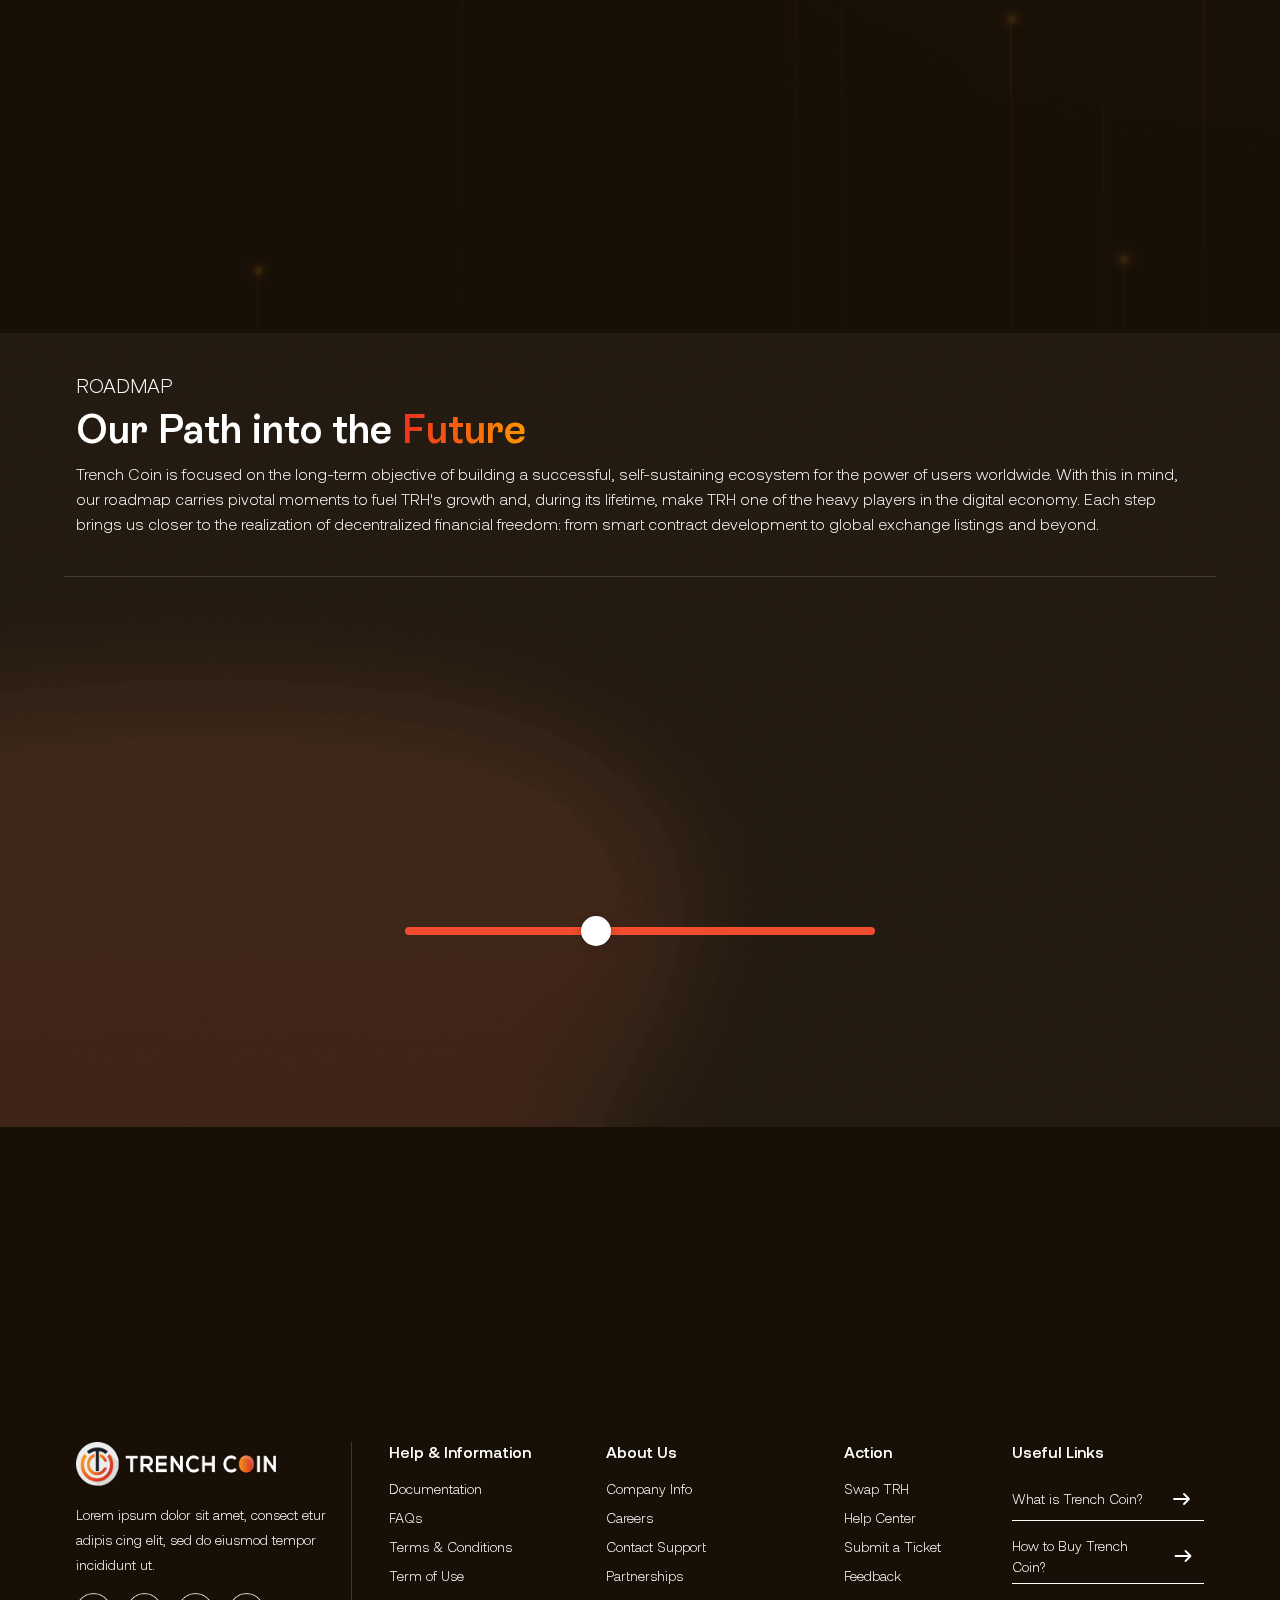
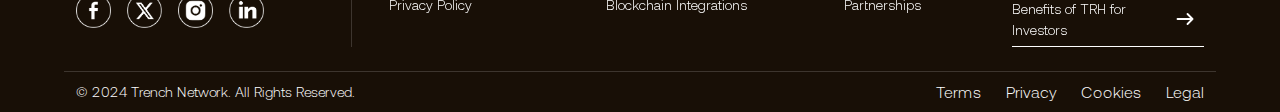
==== commit 57f6097c: "Add files via upload" ====
--- a/index.html
+++ b/index.html
@@ -448,7 +448,7 @@
             </p>
           </div>
         </div>
-        <div class="cards-container d-flex overflow-x-scroll position-relative z-1" id="cardsContainer">
+        <div class="cards-container d-flex overflow-x-scroll" id="cardsContainer">
           <div class="card slider-card border-0 flex-shrink-0 justify-content-end" data-aos="fade-up-right" data-aos-duration="1000">
             <img src="images/star_img.png" alt="img" class="img-fluid" width="35">
             <div class="position-relative slider_card_inner_div">
--- a/css/style.css
+++ b/css/style.css
@@ -2,13 +2,9 @@
     box-sizing: border-box;
     padding: 0;
     margin: 0;
-    scroll-behavior: smooth;
 }
 
 html{
-    /* scrollbar-width: thin ; */
-    /* scrollbar-color: #FF9500 #d9dbe0; */
-    scroll-behavior: smooth;
     overflow-x: hidden;
 }
 
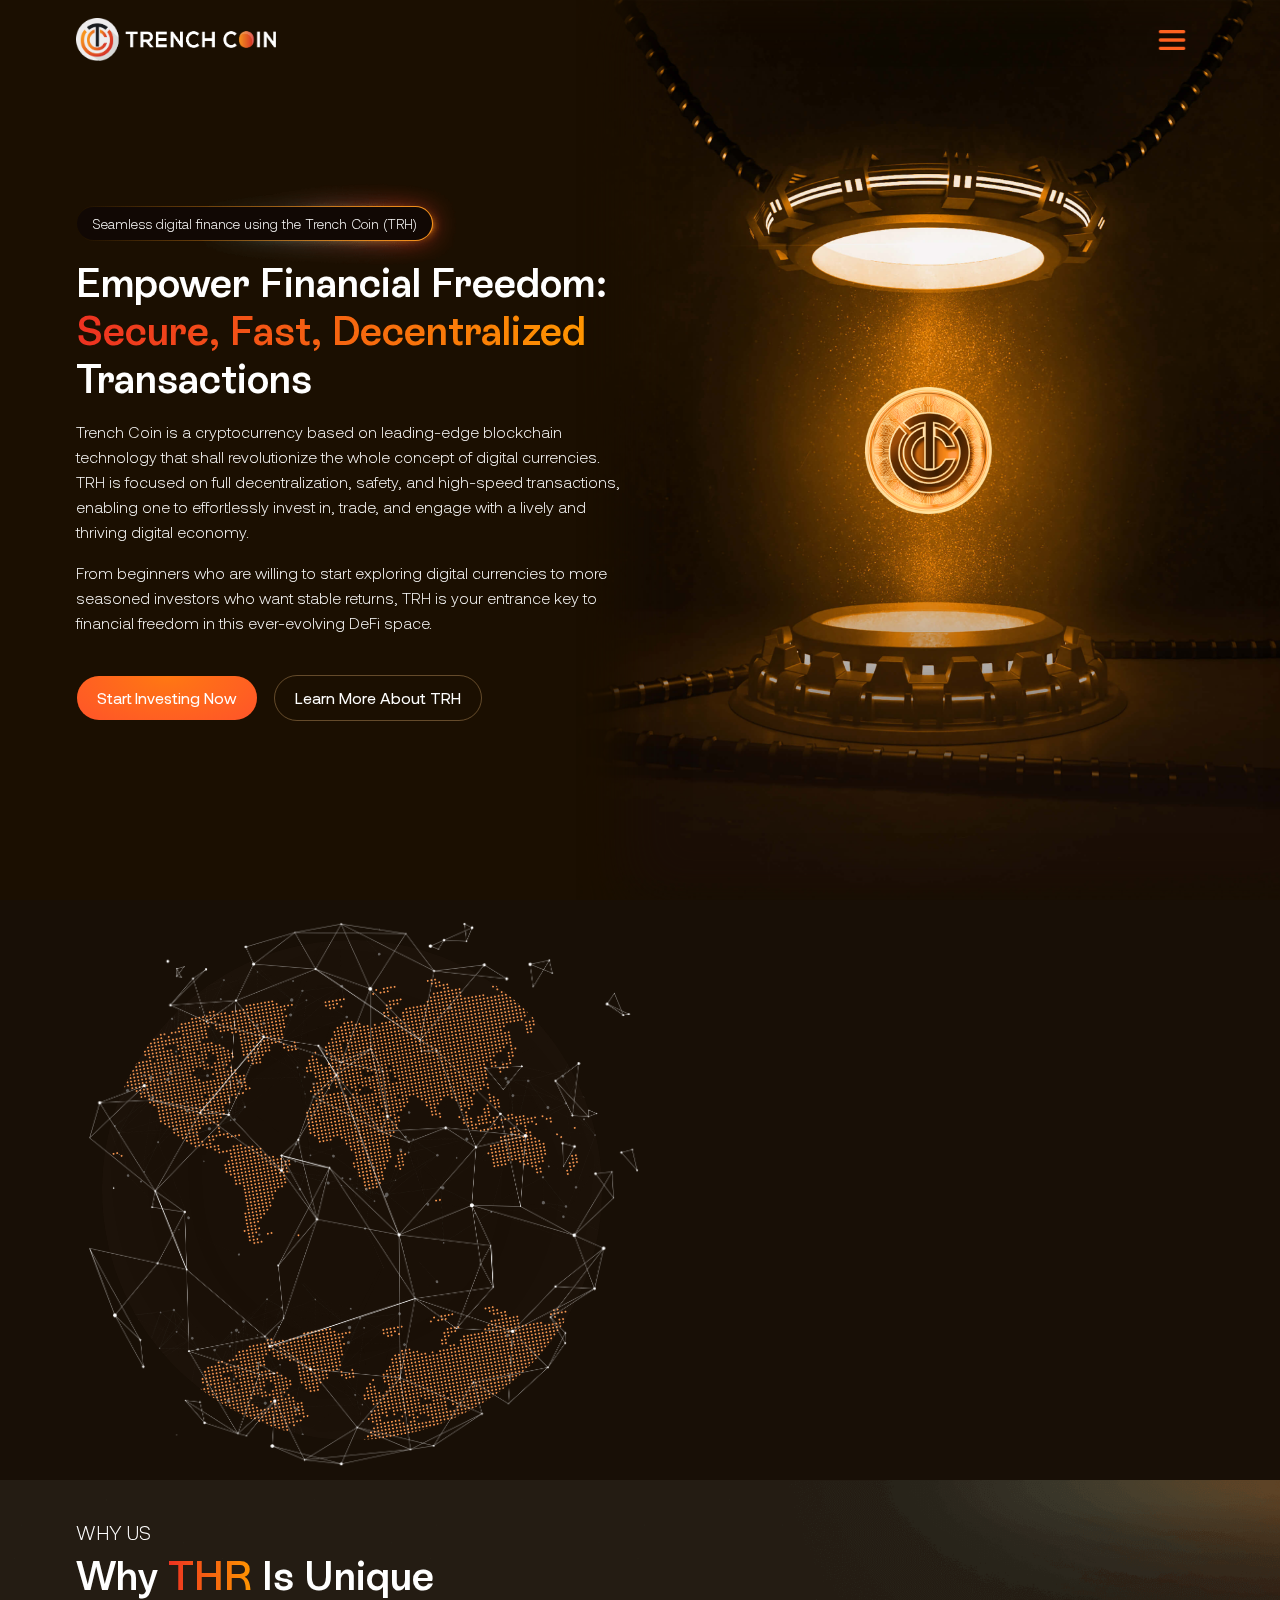
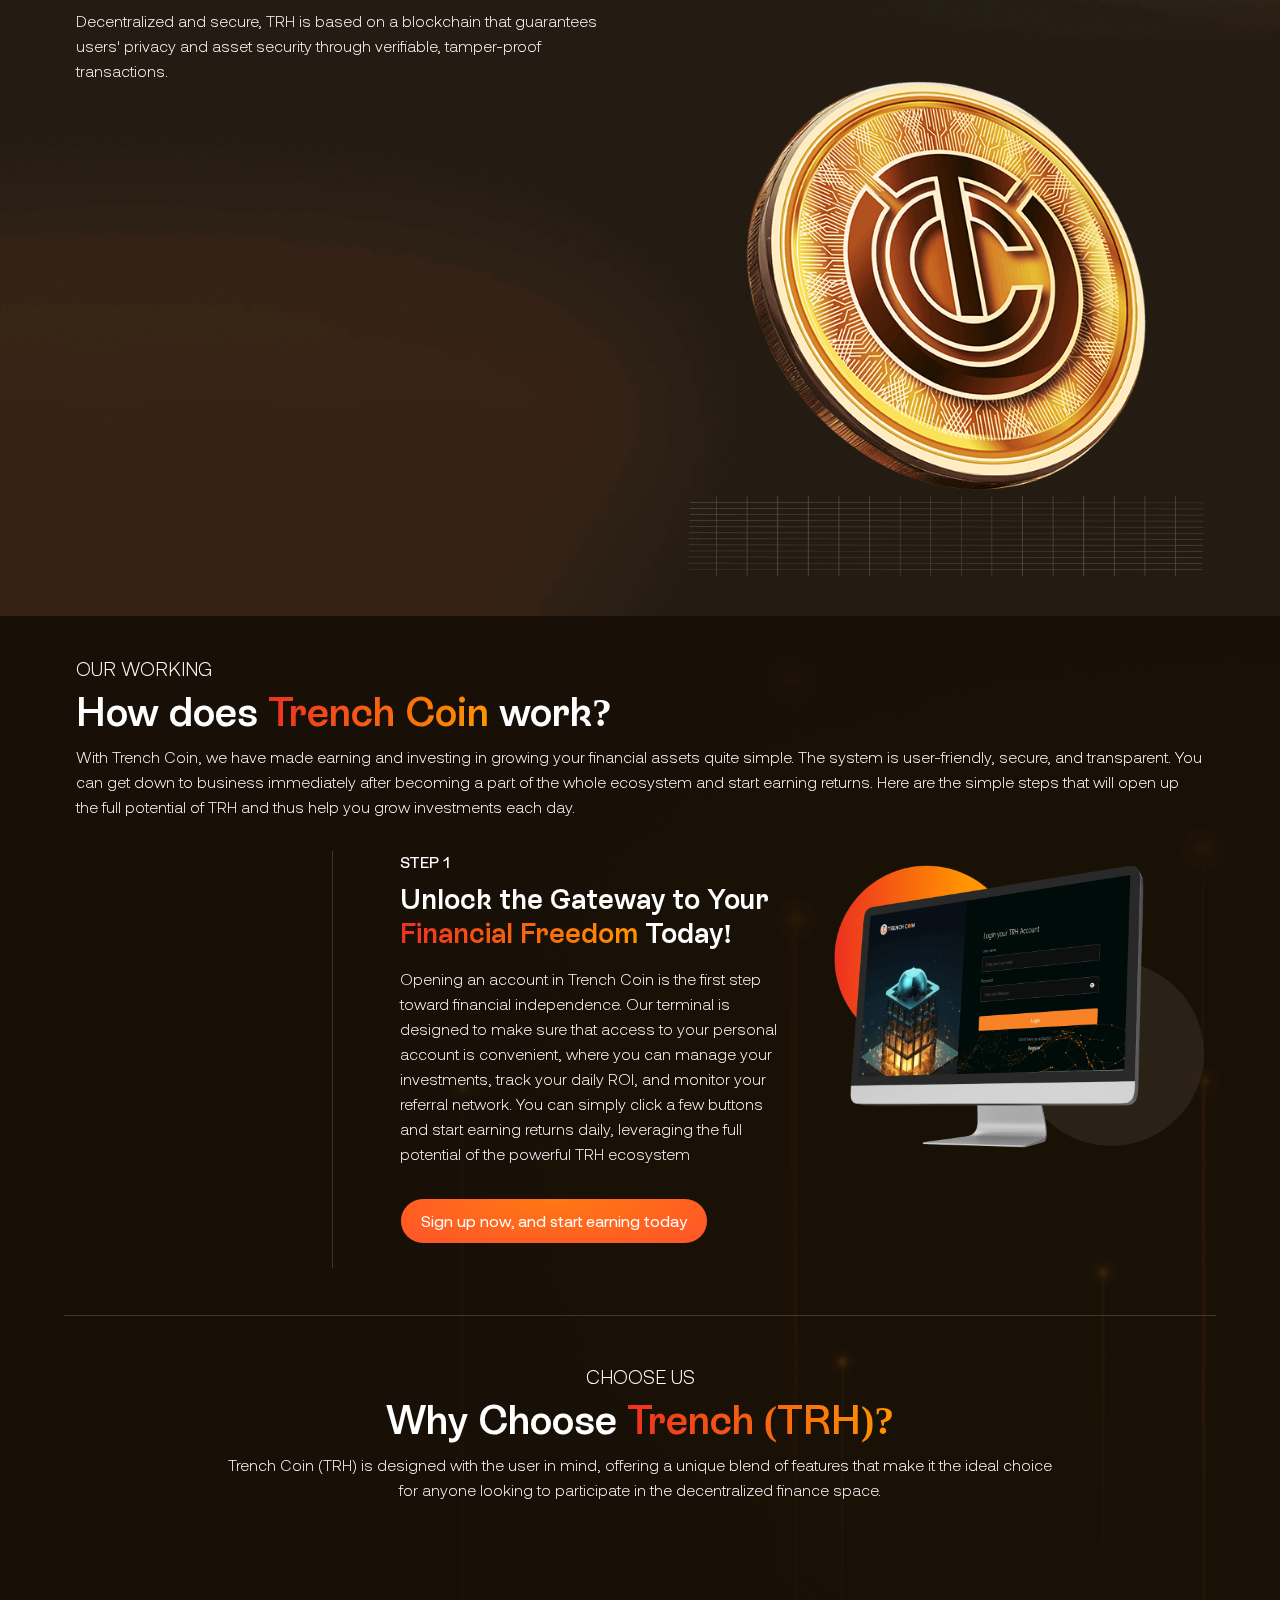
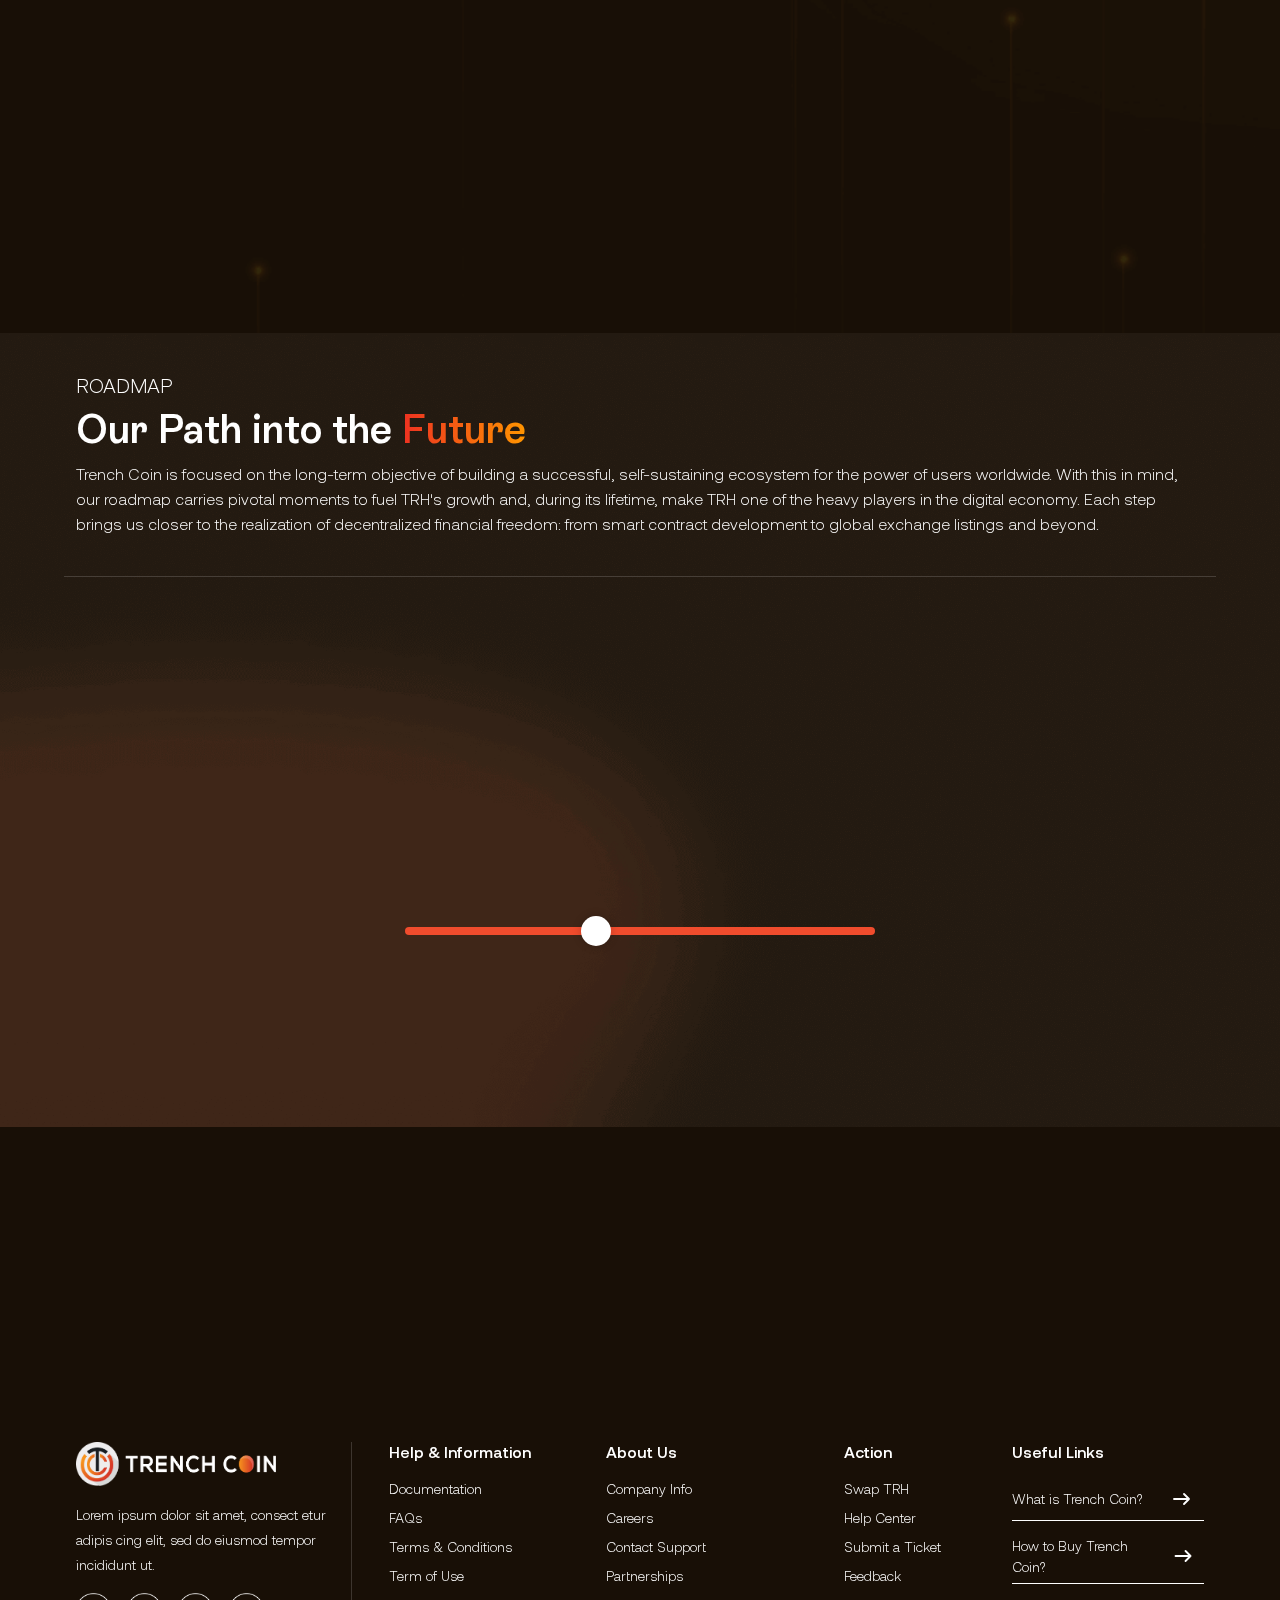
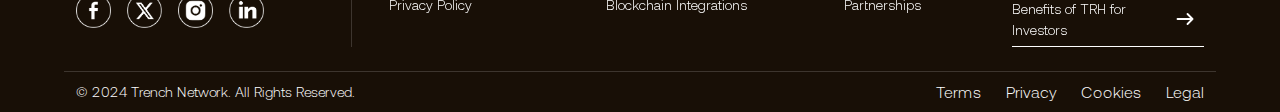
==== commit 90ae7eae: "Add files via upload" ====
--- a/index.html
+++ b/index.html
@@ -23,7 +23,7 @@
           <button class="navbar-toggler shadow-none border-0" type="button" data-bs-toggle="offcanvas" data-bs-target="#offcanvasDarkNavbar" aria-controls="offcanvasDarkNavbar" aria-label="Toggle navigation">
             <img src="images/nav_togle_img.png" alt="img" class="img-fluid" width="40">
           </button>
-          <div class="offcanvas vh-100 offcanvas-start text-bg-dark" tabindex="-1" id="offcanvasDarkNavbar" aria-labelledby="offcanvasDarkNavbarLabel">
+          <div class="offcanvas vh-100 offcanvas-end" tabindex="-1" id="offcanvasDarkNavbar" aria-labelledby="offcanvasDarkNavbarLabel">
             <div class="offcanvas-header">
               <a href="index.html">
                 <img src="images/logo.png" alt="img" class="img-fluid" width="200">
@@ -48,7 +48,7 @@
                   <a class="nav-link" href="#">Ecosystem</a>
                 </li>
                 <li class="nav-item">
-                  <a class="nav-link" href="#">Roadmap</a>
+                  <a class="nav-link" href="roadmap.html">Roadmap</a>
                 </li>
                 <li class="nav-item">
                   <a class="nav-link" href="#">FAQ</a>
@@ -448,16 +448,16 @@
             </p>
           </div>
         </div>
-        <div class="cards-container d-flex overflow-x-scroll" id="cardsContainer">
+        <div class="cards-container d-flex overflow-x-scroll position-relative z-1" id="cardsContainer">
           <div class="card slider-card border-0 flex-shrink-0 justify-content-end" data-aos="fade-up-right" data-aos-duration="1000">
             <img src="images/star_img.png" alt="img" class="img-fluid" width="35">
             <div class="position-relative slider_card_inner_div">
               <h2 class="text_theme_color d-flex align-items-center gap-4">
-                Q1 2022
+                2024
                 <img src="images/right_arrow.png" alt="img" class="img-fluid" width="25">
               </h2>
               <p>
-                Token Launch, Smart Contract Development and Website deployment
+                Conceptualization of Trench Coin, token creation, and launching of our digital appearance.
               </p>
             </div>
           </div>
@@ -465,11 +465,11 @@
             <img src="images/star_img.png" alt="img" class="img-fluid" width="35">
             <div class="position-relative slider_card_inner_div">
               <h2 class="text_theme_color d-flex align-items-center gap-4">
-                Q1 2023
+                2025
                 <img src="images/right_arrow.png" alt="img" class="img-fluid" width="25">
               </h2>
               <p>
-                Token Launch, Smart Contract Development and Website deployment
+                Brings property investment into the blockchain using exclusive real estate NFTs.
               </p>
             </div>
           </div>
@@ -477,11 +477,11 @@
             <img src="images/star_img.png" alt="img" class="img-fluid" width="35">
             <div class="position-relative slider_card_inner_div">
               <h2 class="text_theme_color d-flex align-items-center gap-4">
-                Q1 2024
+                2026
                 <img src="images/right_arrow.png" alt="img" class="img-fluid" width="25">
               </h2>
               <p>
-                Token Launch, Smart Contract Development and Website deployment
+                Bringing a platform that will support newer tokens and projects and further spur innovations within the ecosystem.
               </p>
             </div>
           </div>
@@ -489,11 +489,11 @@
             <img src="images/star_img.png" alt="img" class="img-fluid" width="35">
             <div class="position-relative slider_card_inner_div">
               <h2 class="text_theme_color d-flex align-items-center gap-4">
-                Q1 2025
+                2027
                 <img src="images/right_arrow.png" alt="img" class="img-fluid" width="25">
               </h2>
               <p>
-                Token Launch, Smart Contract Development and Website deployment
+                Decentralized banking solutions for the security of users and complete control over one's assets were launched.
               </p>
             </div>
           </div>
@@ -501,11 +501,11 @@
             <img src="images/star_img.png" alt="img" class="img-fluid" width="35">
             <div class="position-relative slider_card_inner_div">
               <h2 class="text_theme_color d-flex align-items-center gap-4">
-                Q1 2026
+                2028
                 <img src="images/right_arrow.png" alt="img" class="img-fluid" width="25">
               </h2>
               <p>
-                Token Launch, Smart Contract Development and Website deployment
+                Creation of Trench Wallet Blockchain: Improvement of scalability and independence.
               </p>
             </div>
           </div>
@@ -513,11 +513,11 @@
             <img src="images/star_img.png" alt="img" class="img-fluid" width="35">
             <div class="position-relative slider_card_inner_div">
               <h2 class="text_theme_color d-flex align-items-center gap-4">
-                Q1 2027
+                2029
                 <img src="images/right_arrow.png" alt="img" class="img-fluid" width="25">
               </h2>
               <p>
-                Token Launch, Smart Contract Development and Website deployment
+                Everyday purchases, bill settlements, and services also bear the possibility of being payable with TRH for real-world convenience.
               </p>
             </div>
           </div>
@@ -525,11 +525,11 @@
             <img src="images/star_img.png" alt="img" class="img-fluid" width="35">
             <div class="position-relative slider_card_inner_div">
               <h2 class="text_theme_color d-flex align-items-center gap-4">
-                Q1 2028
+                2030
                 <img src="images/right_arrow.png" alt="img" class="img-fluid" width="25">
               </h2>
               <p>
-                Token Launch, Smart Contract Development and Website deployment
+                The creation of an all-in-one learning site where learners will be assured of gaining knowledge and acquiring skills in blockchain.
               </p>
             </div>
           </div>
--- a/css/style.css
+++ b/css/style.css
@@ -1,3 +1,4 @@
+/* ============== common css ================= */
 * {
     box-sizing: border-box;
     padding: 0;
@@ -42,6 +43,11 @@
 ::-webkit-scrollbar-thumb {
     border-radius: 6px;
     background: radial-gradient(at top, #ED3121, #FF9500);
+}
+
+::selection {
+    background: #fe751461;
+    color: #fff !important;
 }
 
 body {
@@ -51,13 +57,92 @@
     font-weight: 300;
     background-color: #180F06;
     overflow-x: hidden;
-    scroll-behavior: smooth;
 }
 
 .common_section {
     padding: 40px 0;
 }
 
+.fs-14 {
+    font-size: 14px !important;
+}
+
+.btn {
+    border-radius: 50px;
+    border: 1px solid;
+    color: #fff;
+    background-color: transparent;
+    font-weight: 400;
+    transition: all 0.4s ease;
+    padding: 10px 20px;
+}
+
+.btn_primary {
+    border: 1px solid transparent !important;
+    position: relative;
+    border: none;
+    overflow: hidden;
+    transition: all 0.3s ease;
+    z-index: 1;
+}
+
+.btn_primary::before{
+    content: '';
+    position: absolute;
+    background-color: #130502;
+    background: radial-gradient(at top, #FF95008C, #FF950000), #FF5429;
+    width: 100%;
+    height: 100%;
+    top: 0;
+    bottom: 0;
+    left: 0;
+    right: 0;
+    z-index: -1;
+    transition: all 0.3s ease;
+}
+
+.btn_primary:hover::before{
+    width: 0%;
+}
+
+.btn_primary:hover {
+    background: transparent !important;
+    border-color: #ffffff9c !important;
+    color: #fff !important;
+}
+
+.btn_secondary:hover,
+.btn_secondary:active {
+    border-color: transparent !important;
+    color: #fff !important;
+    background: radial-gradient(#FF95008C, #FF950000), #FF5429 !important;
+}
+
+.btn_secondary {
+    border-color: #eab6775c;
+}
+
+h1,
+h2 {
+    font-weight: 600;
+    color: #fff;
+    font-size: 40px;
+    line-height: 48px;
+}
+
+.banner{
+    min-height: 100vh;
+    padding: 9rem 0;
+}
+
+.text_theme_color {
+    background: linear-gradient(to right, #ED3121, #FF9500);
+    background-clip: text;
+    -webkit-text-fill-color: transparent;
+}
+/* ============== common css end ================= */
+
+/* ============== header css ================= */
 header {
     position: absolute;
     top: 0;
@@ -104,69 +189,18 @@
     backdrop-filter: blur(10px);
 }
 
-.btn {
-    border-radius: 50px;
-    border: 1px solid;
-    color: #fff;
-    background-color: transparent;
-    font-weight: 400;
-    transition: all 0.4s ease;
-}
-
-.btn_primary {
-    /* background: radial-gradient(at top, #FF95008C, #FF950000), #FF5429; */
-    border: 1px solid transparent !important;
-    position: relative;
-    border: none;
-    overflow: hidden;
-    transition: all 0.3s ease;
-    z-index: 1;
-}
-
-.btn_primary::before{
-    content: '';
-    position: absolute;
-    background-color: #130502;
-    background: radial-gradient(at top, #FF95008C, #FF950000), #FF5429;
-    width: 100%;
-    height: 100%;
-    top: 0;
-    bottom: 0;
-    left: 0;
-    right: 0;
-    z-index: -1;
-    transition: all 0.3s ease;
-}
-
-.btn_primary:hover::before{
-    width: 0%;
-}
-
-.btn_primary:hover {
-    background: transparent !important;
-    /* border: 1px solid #ffffff9c !important; */
-    border-color: #ffffff9c !important;
-    color: #fff !important;
-}
-
-.btn_secondary:hover {
-    border-color: transparent;
-    background: radial-gradient(#FF95008C, #FF950000), #FF5429;
-}
-
-.btn_secondary {
-    border-color: #eab6775c;
-}
-
 #offcanvasDarkNavbar {
     width: 320px;
-}
-
+    background: #150d04;
+}
+/* ============== header css end ================= */
+
+/* ============== home page css ================= */
 .banner_img_div {
     background: url('../images/banner_coin.png') ,url('../images/banner_mask.jpg');
     background-repeat: no-repeat;
     background-position: 50% 50% , center;
-    background-size: 12% , cover;
+    background-size: 18% , cover;
     position: absolute;
     top: 0;
     bottom: 0;
@@ -222,20 +256,6 @@
     font-family: 'ES_Rebond_Grotesque';
 }
 
-h1,
-h2 {
-    font-weight: 600;
-    color: #fff;
-    font-size: 40px;
-    line-height: 48px;
-}
-
-.text_theme_color {
-    background: linear-gradient(to right, #ED3121, #FF9500);
-    background-clip: text;
-    -webkit-text-fill-color: transparent;
-}
-
 .banner_sub_heading {
     position: relative;
     z-index: 2;
@@ -249,10 +269,6 @@
 .glow_img {
     right: -32px;
     top: -33px;
-}
-
-.btn {
-    padding: 10px 20px;
 }
 
 .globe_cover {
@@ -467,7 +483,7 @@
 
 .slider-card {
     background: transparent;
-    width: 220px;
+    width: 270px;
     height: 230px;
     margin-left: 25px;
     transition: all 0.4s ease;
@@ -533,7 +549,9 @@
 .slider-card p {
     margin-bottom: 5px;
 }
-
+/* ============== home page css end ================= */
+
+/* ============== footer css ================= */
 @keyframes footer_coin_animation{
     0%{
         top: 20%;
@@ -580,10 +598,6 @@
     gap: 8px;
 }
 
-.fs-14 {
-    font-size: 14px !important;
-}
-
 .useful_links a {
     display: flex;
     justify-content: space-between;
@@ -591,7 +605,9 @@
     border-bottom: 1px solid;
     padding: 6px 0;
 }
-
+/* ============== footer css end ================= */
+
+/* ============== contact page css ================= */
 .contact_banner {
     background: url('../images/contact_page_banner_bg.png');
     background-repeat: no-repeat;
@@ -655,14 +671,11 @@
 }
 
 input[type=number] {
-    -moz-appearance:textfield;
-}
-
-::selection {
-    background: #fe751461;
-    color: #fff !important;
-}
-
+    appearance:textfield;
+}
+/* ============== contact page css end ================= */
+
+/* ============== about page css ================= */
 .about_page_banner{
     background: url('../images/about_page_banner.png');
     background-repeat: no-repeat;
@@ -690,17 +703,11 @@
     animation: ecosystem_coin_animation 5s linear infinite;
 }
 
-.banner{
-    min-height: 100vh;
-    padding: 9rem 0;
-}
-
-.our_network_section{
-    background: url('../images/earth_glow.png');
-    background-repeat: no-repeat;
-    background-size: cover;
-    background-position: center;
-    padding-bottom: 20rem;
+.our_network_row {
+    transform: translateX(-50%);
+    left: 50%;
+    top: 15%;
+    z-index: 2;
 }
 
 .about_us_section{
@@ -732,19 +739,6 @@
     justify-content: center;
     align-items: center;
 }
-
-/* @keyframes logo_animation{
-    from{
-        scale: 0.8;
-    }
-    to{
-        scale: 1.05;
-    }
-} */
-
-/* .logo_circle{
-    animation: logo_animation 2s linear infinite alternate;
-} */
 
 @keyframes rotating_circle{
     from{
@@ -893,6 +887,16 @@
     animation-delay: 3s;
 }
 
+.social_links li img{
+    transition: all 0.3s ease;
+}
+
+.social_links li:hover img{
+    scale: 1.2;
+}
+/* ============== about page css end ================= */
+
+/* ============== cursor animation css ================= */
 .wgl-canvas-outer canvas {
     position: fixed;
     top: 0;
@@ -914,10 +918,216 @@
 .wgl-canvas-outer {
     opacity: 0.5;
 }
-
-.social_links li img{
-    transition: all 0.3s ease;
-}
-.social_links li:hover img{
-    scale: 1.2;
-}+/* ============== cursor animation css end ================= */
+
+/* ============== roadmap page css ================= */
+.roadmap_page_banner {
+    background: url('../images/roadmap_banner_coin.png') , url('../images/roadmap_banner_img.png');
+    background-repeat: no-repeat;
+    background-size: 15%,42%;
+    background-position: 50% 50% , 100% 50%;
+}
+
+.roadmap_img_div{
+    display: flex;
+    justify-content: center;
+    align-items: center;
+    width: 90px;
+    height: 90px;
+    overflow: hidden;
+    border-radius: 100%;
+    border: 4px solid #fff;
+    background: #180F06;
+    z-index: 1;
+    margin-top: 30px;
+}
+
+.roadmap_img_outer_div{
+    display: flex;
+    justify-content: center;
+    align-items: start;
+    position: relative;
+    transform: none !important;
+}
+
+.aos-animate.roadmap_img_outer_div::after{
+    height: 100%;
+}
+
+.roadmap_img_outer_div::after{
+    position: absolute;
+    content: '';
+    background: #fff;
+    width: 4px ;
+    height: 0%;
+    transition: all 1.2s ease;
+    top: 0;
+    transform: translateX(-50%);
+    left: 50%;
+}
+
+.aos-animate.roadmap_img_outer_div::before{
+    width: 105%;
+}
+
+.roadmap_img_outer_div::before{
+    position: absolute;
+    content: '';
+    background: #fff;
+    width: 0% ;
+    transition: all 1.2s ease;
+    height: 4px;
+    transform: translate(-50%,-50%);
+    left: 50%;
+    top: 75px;
+    border-radius: 6px;
+}
+
+.roadmap_timeline_section h3{
+    padding-top: 55px;
+    position: relative;
+}
+
+.roadmap_timeline_section .step .card_type_3{
+    color: #fff;
+}
+
+.roadmap_timeline_section .step .card_inner_heading{
+    color: #FF9501;
+    font-family: 'ES_Rebond_Grotesque';
+    text-transform: uppercase;
+}
+
+.roadmap_timeline_section .step{
+    min-height: 220px;
+}
+
+.roadmap_timeline_section .step_1 .roadmap_img_div{
+    border: 4px solid #F9AE16;
+}
+
+.roadmap_timeline_section .step_1 .roadmap_img_outer_div::after{
+    background: linear-gradient(to bottom , #F9AE16,#F35520);
+    border-top-left-radius: 6px;
+    border-top-right-radius: 6px;
+}
+
+.roadmap_timeline_section .step_1 .roadmap_img_outer_div::before{
+    background: #F9AE16;
+}
+
+.roadmap_timeline_section .step_1 h3{
+    color: #F9AE16;
+}
+
+.roadmap_timeline_section .step_2 .roadmap_img_div{
+    border: 4px solid #F35520;
+}
+
+.roadmap_timeline_section .step_2 .roadmap_img_outer_div::after{
+    background: linear-gradient(to bottom ,#F35520,#E84345);
+}
+
+.roadmap_timeline_section .step_2 .roadmap_img_outer_div::before{
+    background: #F35520;
+}
+
+.roadmap_timeline_section .step_2 h3{
+    color: #F35520;
+}
+
+.roadmap_timeline_section .step_3 .roadmap_img_div{
+    border: 4px solid #E84345;
+}
+
+.roadmap_timeline_section .step_3 .roadmap_img_outer_div::after{
+    background: linear-gradient(to bottom , #E84345,#8D5EE6);
+}
+
+.roadmap_timeline_section .step_3 .roadmap_img_outer_div::before{
+    background: #E84345;
+}
+
+.roadmap_timeline_section .step_3 h3{
+    color: #E84345;
+}
+
+.roadmap_timeline_section .step_4 .roadmap_img_div{
+    border: 4px solid #8D5EE6;
+}
+
+.roadmap_timeline_section .step_4 .roadmap_img_outer_div::after{
+    background: linear-gradient(to bottom ,#8D5EE6, #A5208D);
+}
+
+.roadmap_timeline_section .step_4 .roadmap_img_outer_div::before{
+    background: #8D5EE6;
+}
+
+.roadmap_timeline_section .step_4 h3{
+    color: #8D5EE6;
+}
+
+.roadmap_timeline_section .step_5 .roadmap_img_div{
+    border: 4px solid #A5208D;
+}
+
+.roadmap_timeline_section .step_5 .roadmap_img_outer_div::after{
+    background: linear-gradient(to bottom , #A5208D,#46D1CE);
+}
+
+.roadmap_timeline_section .step_5 .roadmap_img_outer_div::before{
+    background: #A5208D;
+}
+
+.roadmap_timeline_section .step_5 h3{
+    color: #A5208D;
+}
+
+.roadmap_timeline_section .step_6 .roadmap_img_div{
+    border: 4px solid #46D1CE;
+}
+
+.roadmap_timeline_section .step_6 .roadmap_img_outer_div::after{
+    background: linear-gradient(to bottom , #46D1CE,#B8CA42);
+}
+
+.roadmap_timeline_section .step_6 .roadmap_img_outer_div::before{
+    background: #46D1CE;
+}
+
+.roadmap_timeline_section .step_6 h3{
+    color: #46D1CE;
+}
+
+.roadmap_timeline_section .step_7 .roadmap_img_div{
+    border: 4px solid #B8CA42;
+}
+
+.roadmap_timeline_section .step_7 .roadmap_img_outer_div::after{
+    background: #B8CA42;
+    border-bottom-left-radius: 6px;
+    border-bottom-right-radius: 6px;
+}
+
+.roadmap_timeline_section .step_7 .roadmap_img_outer_div::before{
+    background: #B8CA42;
+}
+
+.roadmap_timeline_section .step_7 h3{
+    color: #B8CA42;
+}
+
+.roadmap_footer_card_img_div{
+    background: url('../images/roadmap_footer_img.png');
+    background-repeat: no-repeat;
+    background-size: 100% 100%;
+    background-position: center;
+}
+
+.roadmap_timeline_section {
+    background: url('../images/star_bg.png');
+    background-repeat: repeat-y;
+    background-size: contain;
+}
+/* ============== roadmap page css end ================= */
--- a/css/responsive.css
+++ b/css/responsive.css
@@ -1,4 +1,4 @@
-@media (min-width:576px) and (max-width:1920px){
+@media (min-width:576px) and (max-width:1799px){
     .container{
         min-width: 90% !important;
     }
@@ -159,6 +159,25 @@
     }
     .about_footer_card_content {
         padding: 20px 35px;
+    }
+    .our_network_section{
+        background: url('../images/earth_glow.png');
+        background-repeat: no-repeat;
+        background-size: cover;
+        background-position: center;
+        padding: 4rem 0 7rem;
+    }
+    .our_network_row{
+        position: relative !important;
+        transform: translate(0 , 0) !important;
+        left: unset !important;
+        top: unset !important;
+    }
+    .aos-animate.roadmap_img_outer_div::before {
+        width: 75%;
+    }
+    .roadmap_img_outer_div::before {
+        left: 62%;
     }
 }
 
@@ -244,10 +263,55 @@
     .roadmap_section {
         padding-bottom: 10rem !important;
     }
+    #cardsContainer {
+        gap: 40px;
+        padding: 25px 0 60px;
+    }
+    .slider-card {
+        width: 190px;
+        margin-left: 25px;
+    }
+    .how_does_trh_works_tabs button span {
+        width: 30px;
+        height: 30px;
+        font-size: 16px;
+    }
+    .how_does_trh_works_tabs button {
+        gap: 8px;
+    }
+    .roadmap_img_div img{
+        width: 24px;
+    }
+    .roadmap_img_div{
+        width: 50px;
+        height: 50px;
+        border-width: 2px !important;
+    }
+    .roadmap_img_outer_div::before {
+        height: 2px;
+        top: 55px;
+    }
+    .roadmap_img_outer_div::after {
+        width: 2px;
+    }
+    .roadmap_timeline_section h3 {
+        padding-top: 44px;
+        font-size: 18px;
+    }
+    .roadmap_timeline_section .step .card_type_3{
+        padding: 12px;
+    }
+    .roadmap_page_banner {
+        background-size: 20%,100%;
+        background-position: 18% 60% , 100% 80%;
+    }
 }
 
 @media (max-width: 420px){
     .banner_img_div {
         background-size: 40% , cover !important;
     }
+    .roadmap_page_banner {
+        background-position:20% 60% , 100% 70%;
+    }
 }